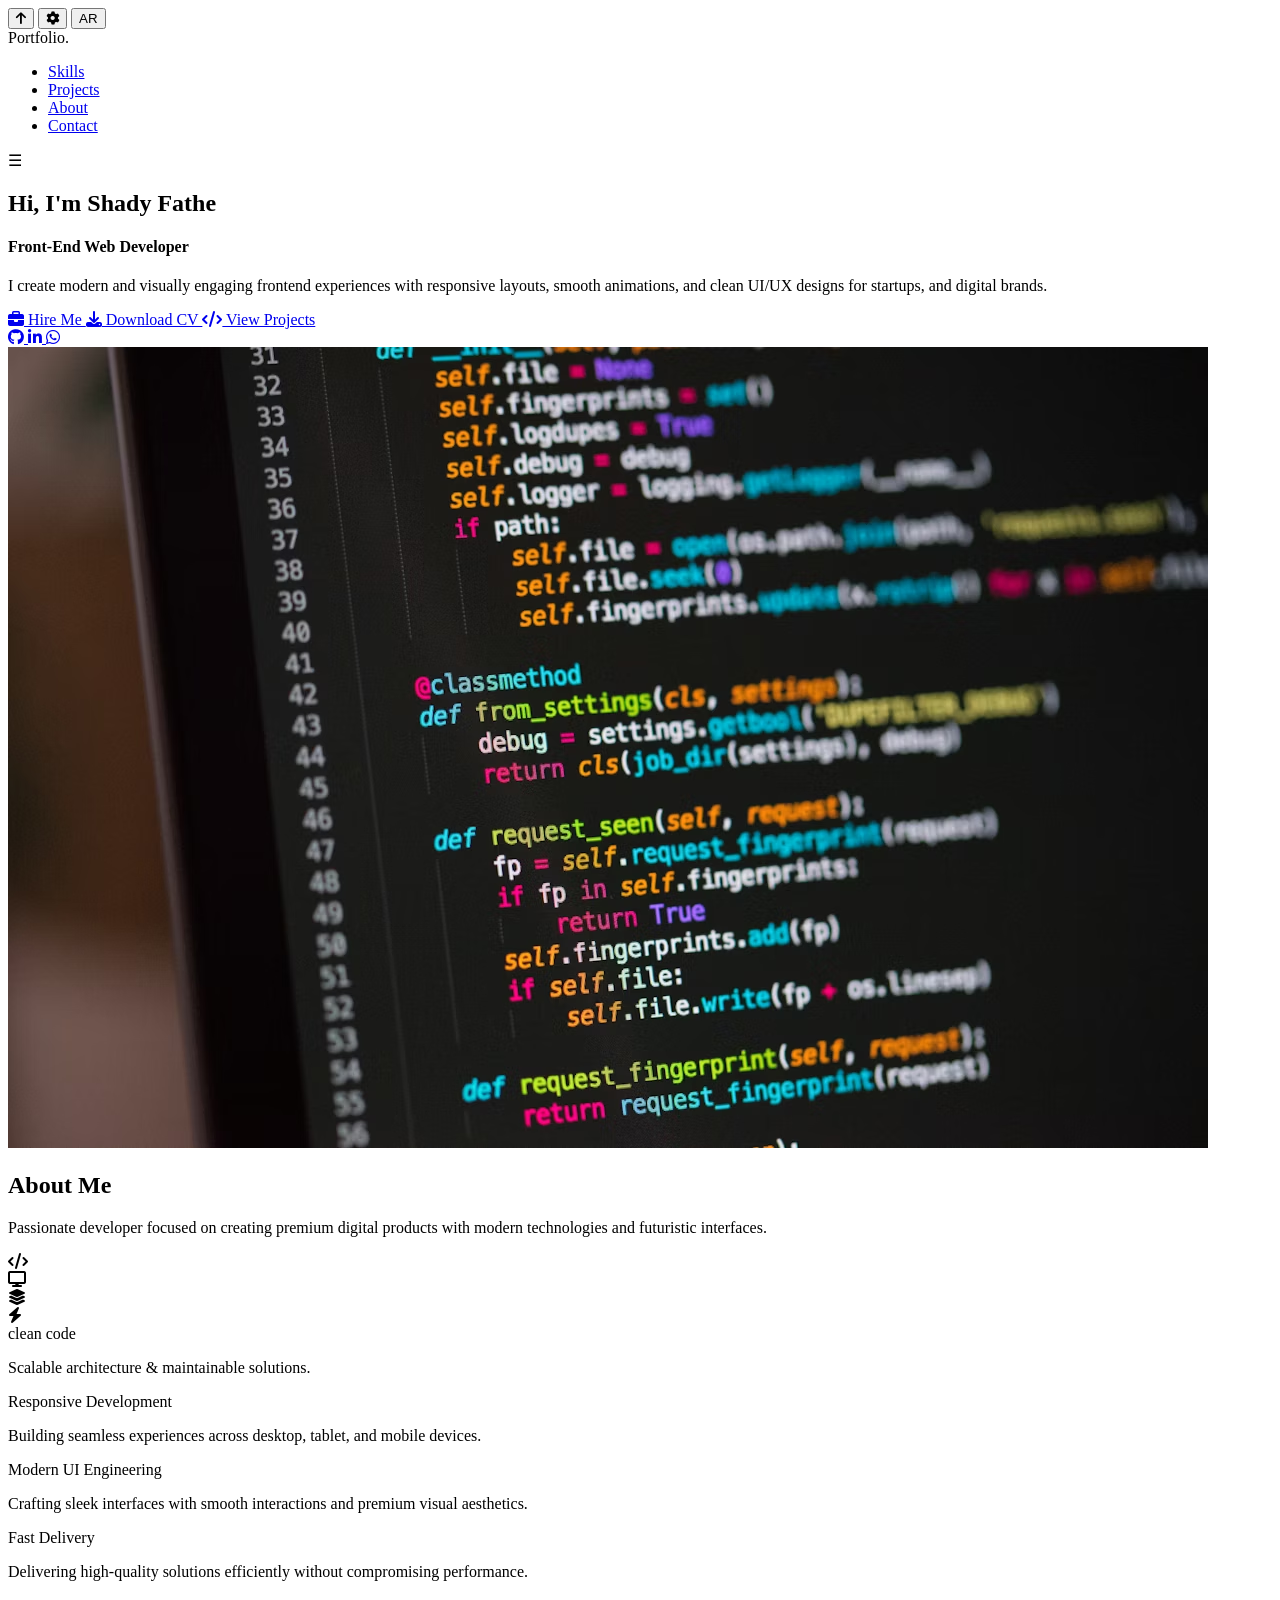
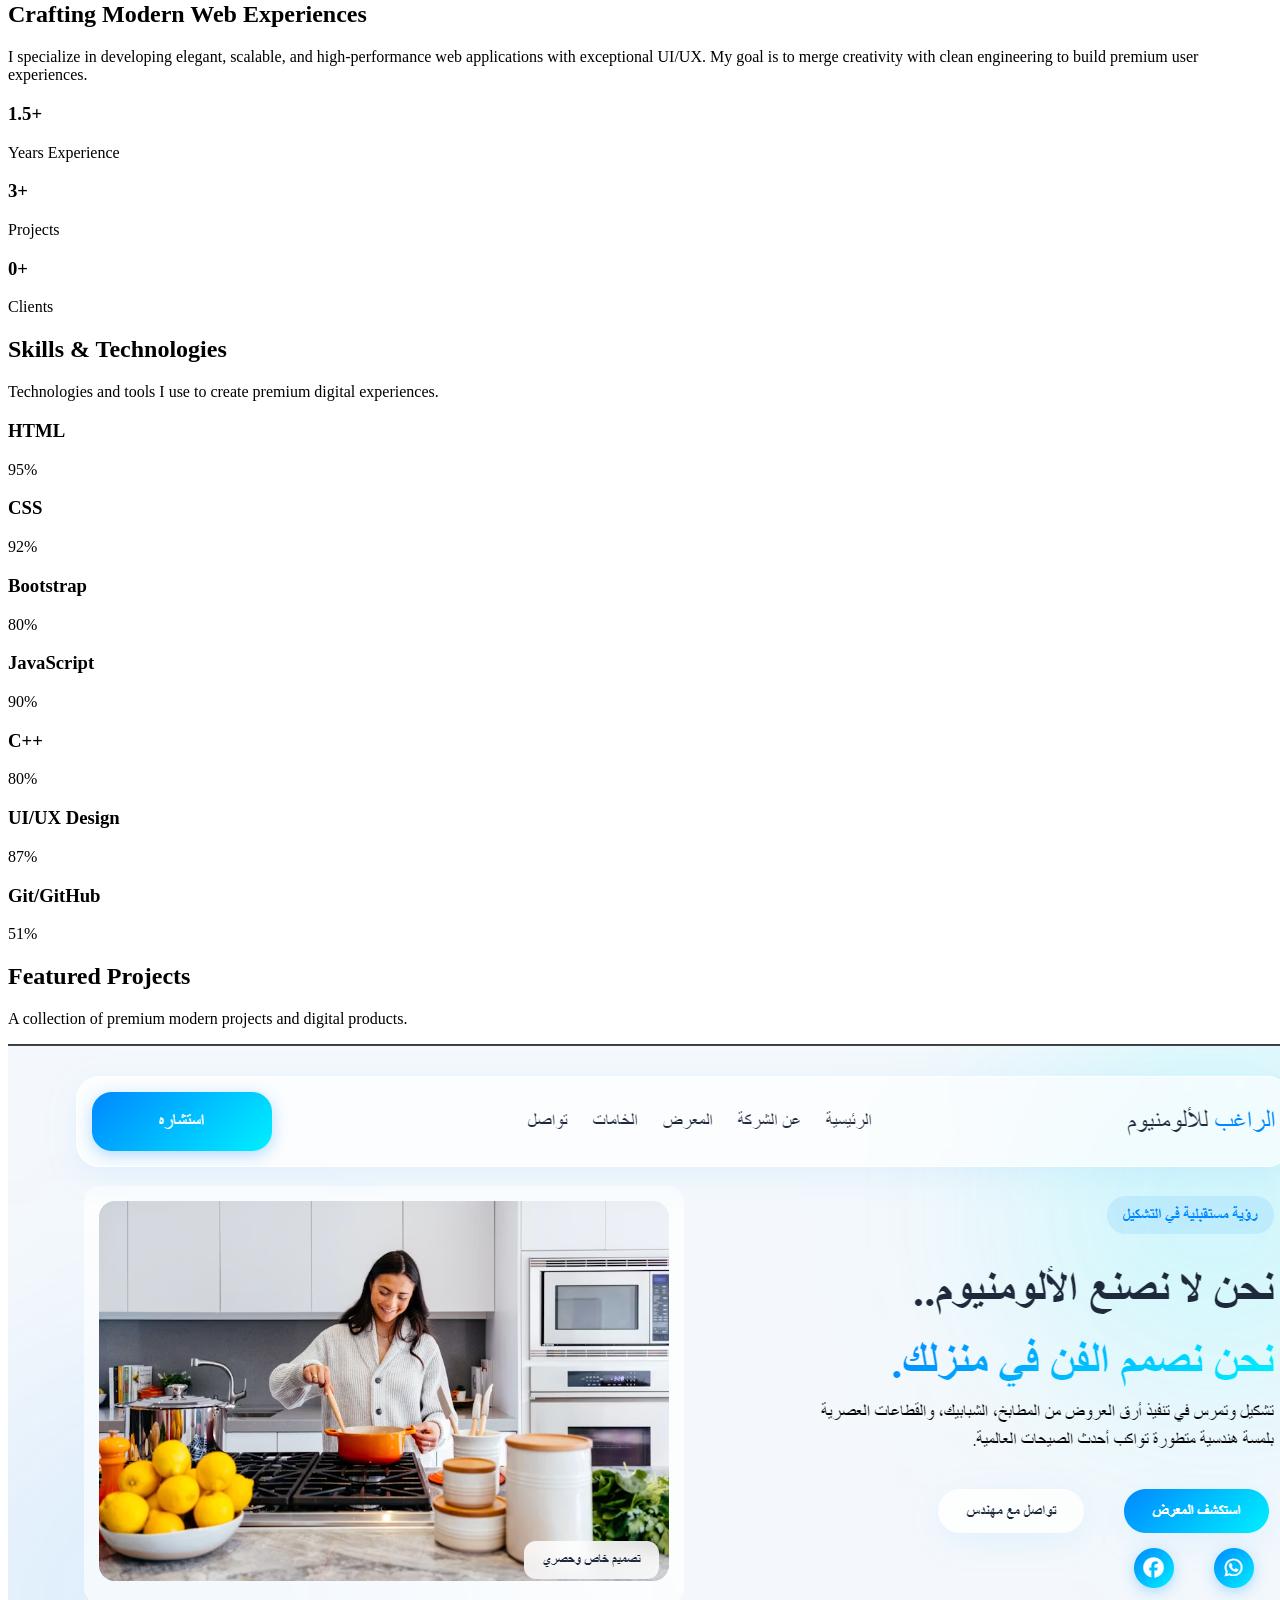
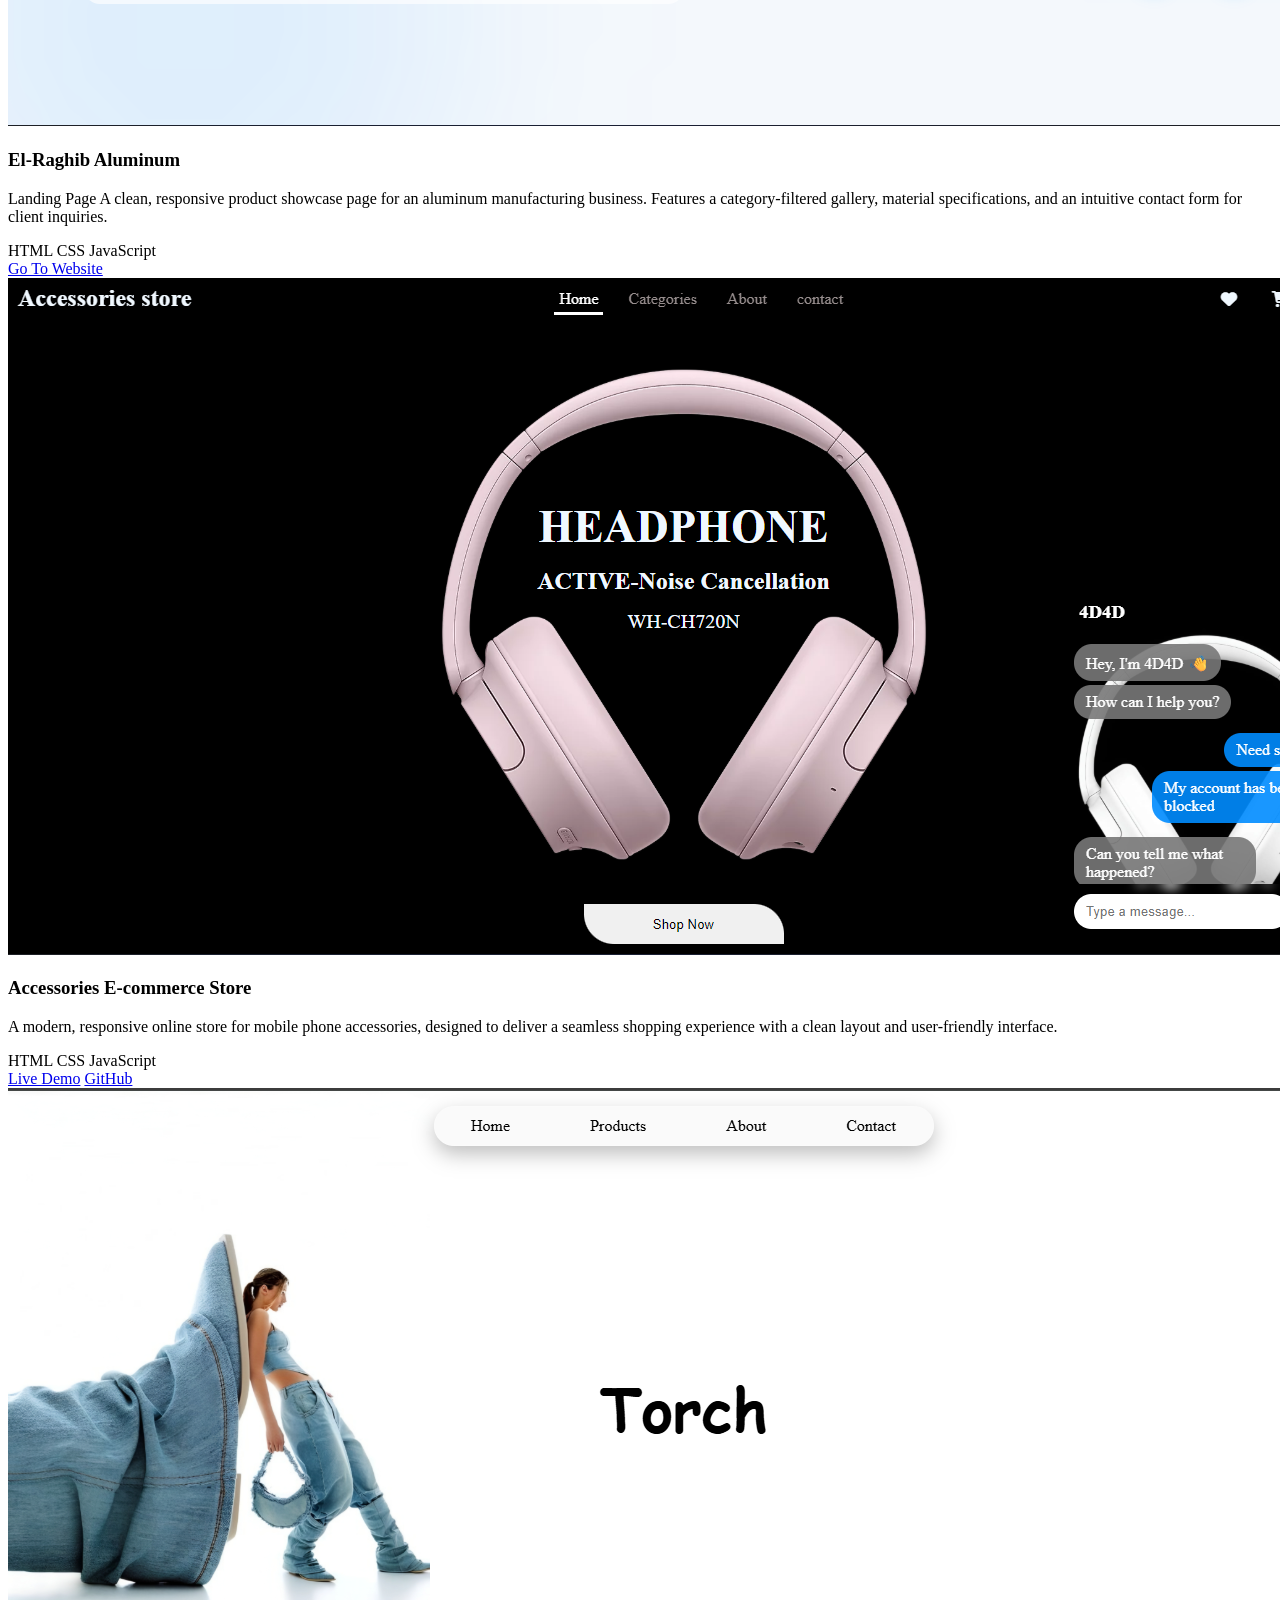
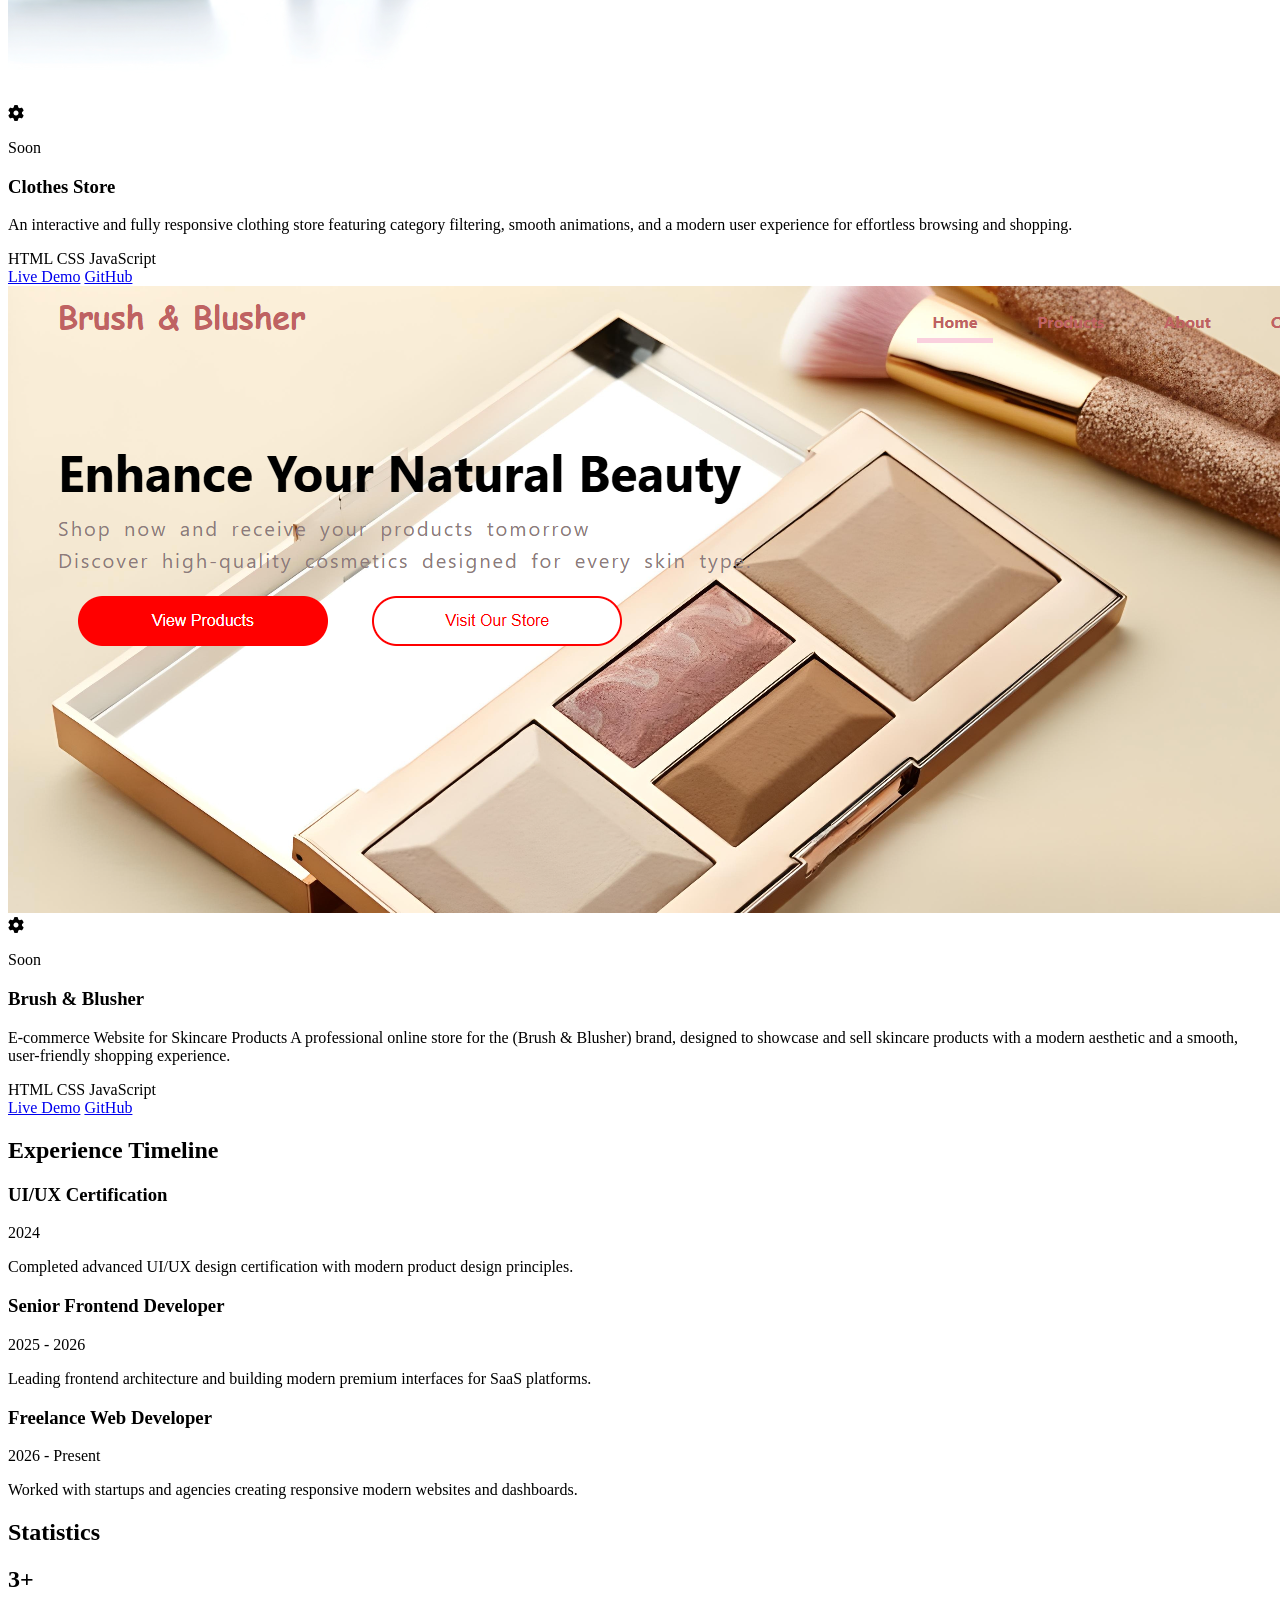
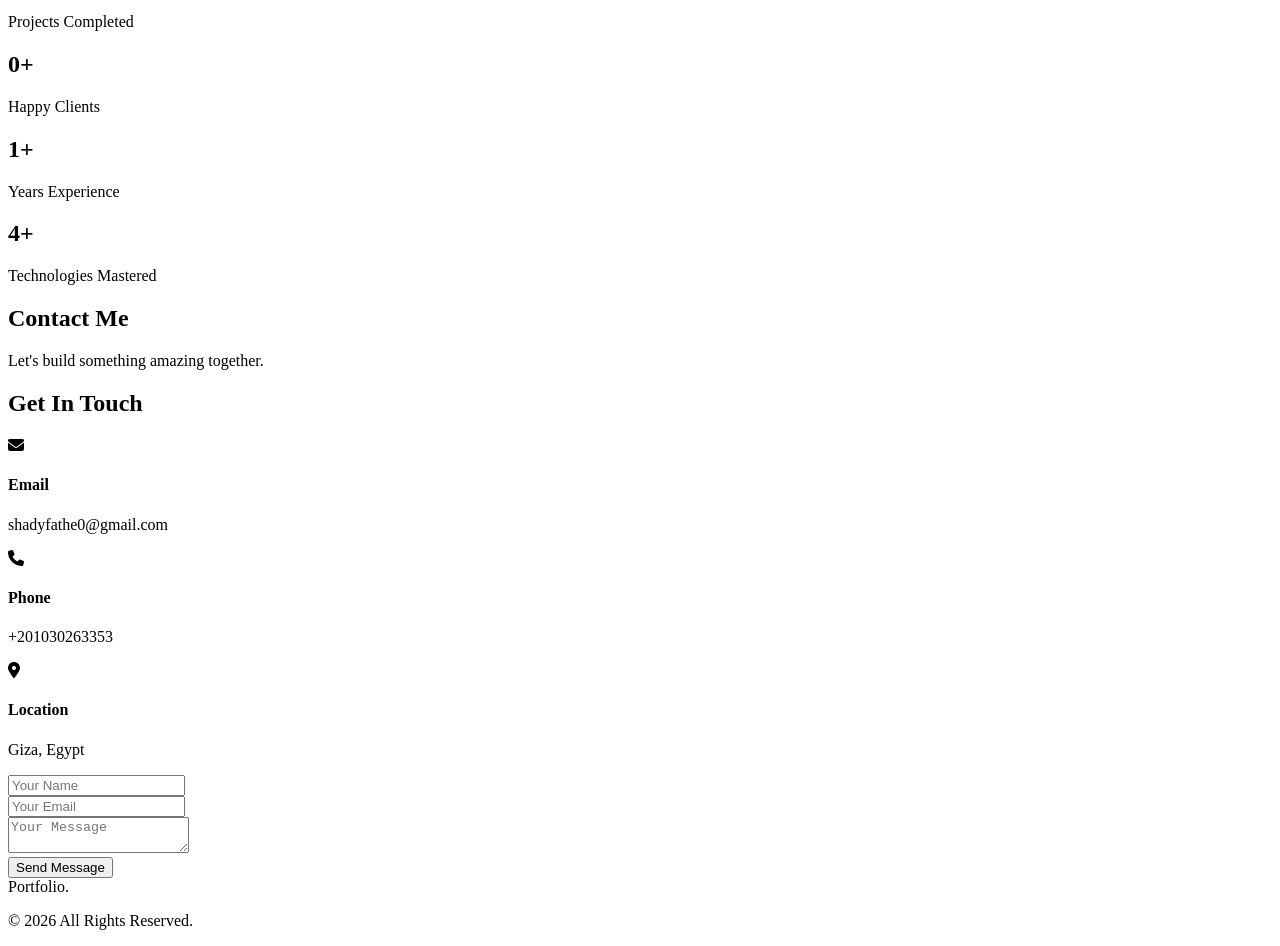
==== index.html @ 20270647 "change Description" ====
<!DOCTYPE html>
<html lang="en">
  <head>
    <meta charset="UTF-8" />
    <meta name="viewport" content="width=device-width, initial-scale=1.0" />
    <title>Shady Fathe | Front-End Web Developer</title>
    <meta name="description" content="Portfolio of Shady Fathe, Front-End Web Developer specializing in building clean, responsive, and performant web applications." />
    <!-- SEO & Social Media Sharing (Open Graph) -->
    <meta property="og:title" content="Shady Fathe | Front-End Developer" />
    <meta property="og:description" content="Check out my latest web development projects and skills." />
    <meta property="og:image" content="https://shady-fathe.vercel.app/preview-image.jpg" />
    <meta property="og:type" content="website" />
    <!-- Google Fonts Preconnect -->
    <link rel="preconnect" href="https://fonts.googleapis.com">
    <link rel="preconnect" href="https://fonts.gstatic.com" crossorigin>
    <link href="https://fonts.googleapis.com/css2?family=Inter:wght@300;400;500;600;700;800;900&display=swap" rel="stylesheet">
    <!-- Font Awesome Icons -->
    <link rel="stylesheet" href="https://cdnjs.cloudflare.com/ajax/libs/font-awesome/6.5.1/css/all.min.css" />
      <!-- Vercel Web Analytics -->
  <script defer src="/_vercel/insights/script.js"></script>
    <!-- Main CSS -->
    <link rel="stylesheet" href="https://shady-fathe.vercel.app/style.css">
  </head>
<body>
<!-- floot buttons -->
<button class="btn-up btn-floot" aria-label="Scroll to top">
  <i class="fa-solid fa-arrow-up"></i>
</button>
<button class="btn-setting btn-floot" aria-label="Settings">
  <i class="fa-solid fa-gear"></i>
</button>
<button class="btn-language btn-floot" aria-label="Change Language">AR</button>
  <!-- NAVBAR -->
  <nav>
    <div class="logo">Portfolio.</div>
    <ul>
      <li><a href="#Skills" class="header-a" aria-label="Skills">Skills</a></li>
      <li><a href="#projects" class="header-a" aria-label="Projects">Projects</a></li>
      <li><a href="#Timeline" class="header-a" aria-label="About">About</a></li>
      <li><a href="#contact" class="header-a" aria-label="Contact">Contact</a></li>
    </ul>
    <div class="menu-btn" onclick="Fbtnheader()">☰</div>
  </nav>
<main>
  <!-- section 1 -->
  <section class="se-1">

    <div class="se-1-content">

      <h1>
        Hi, I'm
        <span class="gradient-text">Shady Fathe</span>
      </h1>

      <h4>Front-End Web Developer</h4>

<p>
  I create modern and visually engaging frontend experiences
  with responsive layouts, smooth animations, and clean UI/UX
  designs for startups, and digital brands.
</p>
      <div class="se-1-buttons">
        <a href="#" class="btn btn-primary">
          <i class="fa-solid fa-briefcase"></i>
          Hire Me
        </a>

        <a href="Shady_Fathe_CV.pdf" class="btn btn-outline">
          <i class="fa-solid fa-download"></i>
          Download CV
        </a>

        <a href="#projects" class="btn btn-outline " id="btnprojects">
          <i class="fa-solid fa-code"></i>
          View Projects
        </a>
      </div>
<!-- btns socials -->
      <div class="socials">

        <a href="https://github.com/shady-fathe" target = "_blank" class="glass">
          <i class="fab fa-github"></i>
        </a>

<a href="https://www.linkedin.com/in/shady-fathe-dev" class="glass" target="_blank" rel="noopener noreferrer">
  <i class="fab fa-linkedin-in"></i>
</a>
        <a href="https://wa.me/+201030263353" class="glass">
          <i class="fab fa-whatsapp"></i>
        </a>

      </div>

    </div>

    <div class="se-1-image">

      <div class="floating one"></div>
      <div class="floating two"></div>

      <div class="se-1-card glass">
        <img src="photos/imge1.WebP"loading="lazy" alt="imge-1">
      </div>

    </div>

  </section>

  <!-- ABOUT -->

  <section class="se-2">

    <h2 class="section-title">About Me</h2>

    <p class="section-subtitle">
      Passionate developer focused on creating premium digital
      products with modern technologies and futuristic interfaces.
    </p>

    <div class="about-container">

    <div class="about-d-2">

<div class="about-d-circles">

            <div class="outcircle">
          <div class="circle"><i class="fa-solid fa-code"></i></div>
        </div>
                    <div class="outcircle">
          <div class="circle"><i class="fa-solid fa-display"></i></div>
        </div>
                    <div class="outcircle">
          <div class="circle"><i class="fa-solid fa-layer-group"></i></div>
        </div>
                    <div class="outcircle">
          <div class="circle"><i class="fa-solid fa-bolt"></i></div>
        </div>

        
</div>



<div class="about-d-2-texts">
    <div class="about-d-2-text glass">
        <span>clean code</span>
        <p>Scalable architecture & maintainable solutions.</p>
        
      
    </div>
    
        <div class="about-d-2-text glass">
                <span>Responsive Development</span>
        <p>Building seamless experiences across desktop, tablet, and mobile devices.</p>

      
    </div>

        <div class="about-d-2-text glass">

                      <span>Modern UI Engineering</span>
        <p>Crafting sleek interfaces with smooth interactions and premium visual aesthetics.</p>


    </div>

        <div class="about-d-2-text glass">
                <span>Fast Delivery</span>
        <p>Delivering high-quality solutions efficiently without compromising performance.</p>

      
    </div>



        
      </div>



</div>


      <div class="about-card glass">

        <h2>Crafting Modern Web Experiences</h2>

        <p>
          I specialize in developing elegant, scalable, and
          high-performance web applications with exceptional UI/UX.
          My goal is to merge creativity with clean engineering to
          build premium user experiences.
        </p>

        <div class="about-info">

          <div class="info-box glass">
            <h3>1.5+</h3>
            <p>Years Experience</p>
          </div>

          <div class="info-box glass">
            <h3>3+</h3>
            <p>Projects</p>
          </div>

          <div class="info-box glass">
            <h3>0+</h3>
            <p>Clients</p>
          </div>

        </div>

      </div>

    </div>

  </section>

  <!-- SKILLS -->

  <section id="Skills">

    <h2 class="section-title">Skills & Technologies</h2>

    <p class="section-subtitle">
      Technologies and tools I use to create premium digital experiences.
    </p>

    <div class="skills-grid">

      <div class="skill-card glass">
        <div class="skill-top">
          <h3>HTML</h3>
          <span>95%</span>
        </div>
        <div class="progress">
          <span style="width:95%"></span>
        </div>
      </div>

      <div class="skill-card glass">
        <div class="skill-top">
          <h3>CSS</h3>
          <span>92%</span>
        </div>
        <div class="progress">
          <span style="width:92%"></span>
        </div>
      </div>
            <div class="skill-card glass">
        <div class="skill-top">
          <h3>Bootstrap</h3>
          <span>80%</span>
        </div>
        <div class="progress">
          <span style="width:80%"></span>
        </div>
      </div>

      <div class="skill-card glass">
        <div class="skill-top">
          <h3>JavaScript</h3>
          <span>90%</span>
        </div>
        <div class="progress">
          <span style="width:90%"></span>
        </div>
      </div>

      <div class="skill-card glass">
        <div class="skill-top">
          <h3>C++</h3>
          <span>80%</span>
        </div>
        <div class="progress">
          <span style="width:80%"></span>
        </div>
      </div>


      <div class="skill-card glass">
        <div class="skill-top">
          <h3>UI/UX Design</h3>
          <span>87%</span>
        </div>
        <div class="progress">
          <span style="width:87%"></span>
        </div>
      </div>

      <div class="skill-card glass">
        <div class="skill-top">
          <h3>Git/GitHub</h3>
          <span>51%</span>
        </div>
        <div class="progress">
          <span style="width:51%"></span>
        </div>
      </div>

    </div>

  </section>

  <!-- PROJECTS -->

  <section id="projects">

    <h2 class="section-title">Featured Projects</h2>

    <p class="section-subtitle">
      A collection of premium modern projects and digital products.
    </p>

    <div class="projects-grid">


      <div class="project-card glass">
        <div class="project-image">
          <img src="photos/project-1.WebP"  loading="lazy" alt="Project 1"></div>
        <div class="project-content">
          <h3>El-Raghib Aluminum</h3>
          <p>
 Landing Page
A clean, responsive product showcase page
 for an aluminum manufacturing business. 
 Features a category-filtered gallery, material 
 specifications, and an intuitive contact form for
  client inquiries.
          </p>
          <div class="tags">
            <span class="tag">HTML</span>
            <span class="tag">CSS</span>
            <span class="tag">JavaScript</span>
          </div>
          <div class="project-buttons-Go">
            <a  href="https://elraghib.vercel.app" target="_blank" class="btn btn-primary">Go To Website</a>
          </div>
        </div>
      </div>

      <div class="project-card glass">
        <div class="project-image">
          <img src="photos/project-2.WebP"  loading="lazy" alt="Project 2"></div>
        <div class="project-content">
          <h3>Accessories E-commerce Store</h3>
          <p>
A modern, responsive online store for mobile phone accessories, 
designed to deliver a seamless shopping experience with a clean 
layout and user-friendly interface.
          </p>
          <div class="tags">
            <span class="tag">HTML</span>
            <span class="tag">CSS</span>
            <span class="tag">JavaScript</span>
          </div>
          <div class="project-buttons">
            <a href="https://shady-fathe.github.io/Accessories-store/" target="_blank" class="btn btn-primary">Live Demo</a>
            <a href="https://github.com/shady-fathe/Accessories-store" target="_blank" class="btn btn-outline">GitHub</a>
          </div>
        </div>
      </div>

      <div class="project-card glass">

        <div class="project-image">
          <img src="photos/project-3.WebP"class="blur" loading="lazy" alt="Project 3">
          <div class="working"><i class="fa-solid fa-gear loop"></i>
                 <p>Soon</p>
          </div>
         
        </div>


        <div class="project-content">

          <h3> Clothes Store</h3>

          <p>
An interactive and fully responsive clothing store
 featuring category filtering, smooth animations,
  and a modern user experience for effortless browsing 
  and shopping.
          </p>
          <div class="tags">
            <span class="tag">HTML</span>
            <span class="tag">CSS</span>
            <span class="tag">JavaScript</span>
          </div>

          <div class="project-buttons">
            <a href="soon.html" target="_blank" class="btn btn-primary">Live Demo</a>
            <a href="#" target="_blank" class="btn btn-outline">GitHub</a>
          </div>

        </div>

      </div>

      <div class="project-card glass">

        <div class="project-image">
          <img src="photos/project-4.WebP" class="blur" loading="lazy" alt="Project 4">
          <div class="working"><i class="fa-solid fa-gear loop"></i>
                 <p>Soon</p>
          </div>
                </div>

        <div class="project-content">

          <h3>Brush & Blusher</h3>

          <p>
     E-commerce Website for Skincare Products
     A professional online store for the
    (Brush & Blusher) brand, designed to showcase
    and sell skincare products with a modern aesthetic
    and a smooth, user-friendly shopping experience.
          </p>

          <div class="tags">
            <span class="tag">HTML</span>
            <span class="tag">CSS</span>
            <span class="tag">JavaScript</span>
          </div>

          <div class="project-buttons">
            <a href="soon.html" target="_blank" class="btn btn-primary">Live Demo</a>
            <a href="#" target="_blank" class="btn btn-outline">GitHub</a>
          </div>

        </div>

      </div>

    </div>

  </section>

  <!-- TIMELINE -->

  <section id="Timeline">

    <h2 class="section-title">Experience Timeline</h2>

    <div class="timeline">

      <div class="timeline-item">

        <div class="timeline-dot animate"></div>

        <div class="timeline-content glass animate">
          <h3>UI/UX Certification</h3>
          <p>2024</p>
          <p>
            Completed advanced UI/UX design certification with
            modern product design principles.
          </p>
        </div>

      </div>

      <div class="timeline-item">

        <div class="timeline-dot animate"></div>

        <div class="timeline-content glass animate">
                    <h3>Senior Frontend Developer</h3>
                    <p>2025 - 2026</p>
          <p>
            Leading frontend architecture and building modern
            premium interfaces for SaaS platforms.
          </p>
        </div>

      </div>

      <div class="timeline-item">

        <div class="timeline-dot animate"></div>

        <div class="timeline-content glass animate">
          <h3>Freelance Web Developer</h3>
          <p>2026 - Present</p>
          <p>
            Worked with startups and agencies creating responsive
            modern websites and dashboards.
          </p>

        </div>

      </div>

    </div>

  </section>


  <!-- STATS -->

  <section class="section-STATS">

    <h2 class="section-title">Statistics</h2>

    <div class="stats-grid">

      <div class="stat-card glass">
        <h2>3+</h2>
        <p>Projects Completed</p>
      </div>

      <div class="stat-card glass">
        <h2>0+</h2>
        <p>Happy Clients</p>
      </div>

      <div class="stat-card glass">
        <h2>1+</h2>
        <p>Years Experience</p>
      </div>

      <div class="stat-card glass">
        <h2>4+</h2>
        <p>Technologies Mastered</p>
      </div>

    </div>

  </section>

  <!-- CONTACT -->

  <section id="contact">

    <h2 class="section-title title-contact">Contact Me</h2>

    <p class="section-subtitle">
      Let's build something amazing together.
    </p>

    <div class="contact-container">

      <div class="contact-info glass">

        <h2>Get In Touch</h2>

        <div class="item">
          <i class="fa-solid fa-envelope"></i>
          <div class = "contact-item-text">
            <h4>Email</h4>
            <p>shadyfathe0@gmail.com</p>
          </div>
        </div>

        <div class="item">
          <i class="fa-solid fa-phone"></i>
          <div class = "contact-item-text">
            <h4>Phone</h4>
            <p>+201030263353</p>
          </div>
        </div>

        <div class="item">
          <i class="fa-solid fa-location-dot"></i>
          <div class = "contact-item-text">
            <h4>Location</h4>
            <p>Giza, Egypt</p>
          </div>
        </div>
      </div>

<form id="my-contact-form" class="contact-form glass">

  <div class="input-group">
    <input type="text" name="name" placeholder="Your Name" required>
  </div>

  <div class="input-group">
    <input type="email" name="email" placeholder="Your Email" required>
  </div>

  <div class="input-group">
    <textarea name="message" placeholder="Your Message" required></textarea>
  </div>

  <button type="submit" class="btn btn-primary">
    Send Message
  </button>

  <p id="form-status" style="margin-top: 15px; display: none;"></p>

</form>

  </section>
</main>
  <!-- FOOTER -->

  <footer>

    <div class="logo">Portfolio.</div>

    <p>
      © 2026 All Rights Reserved.
    </p>
  </footer>
  
  <script src="script.js"></script>

</body>
</html>
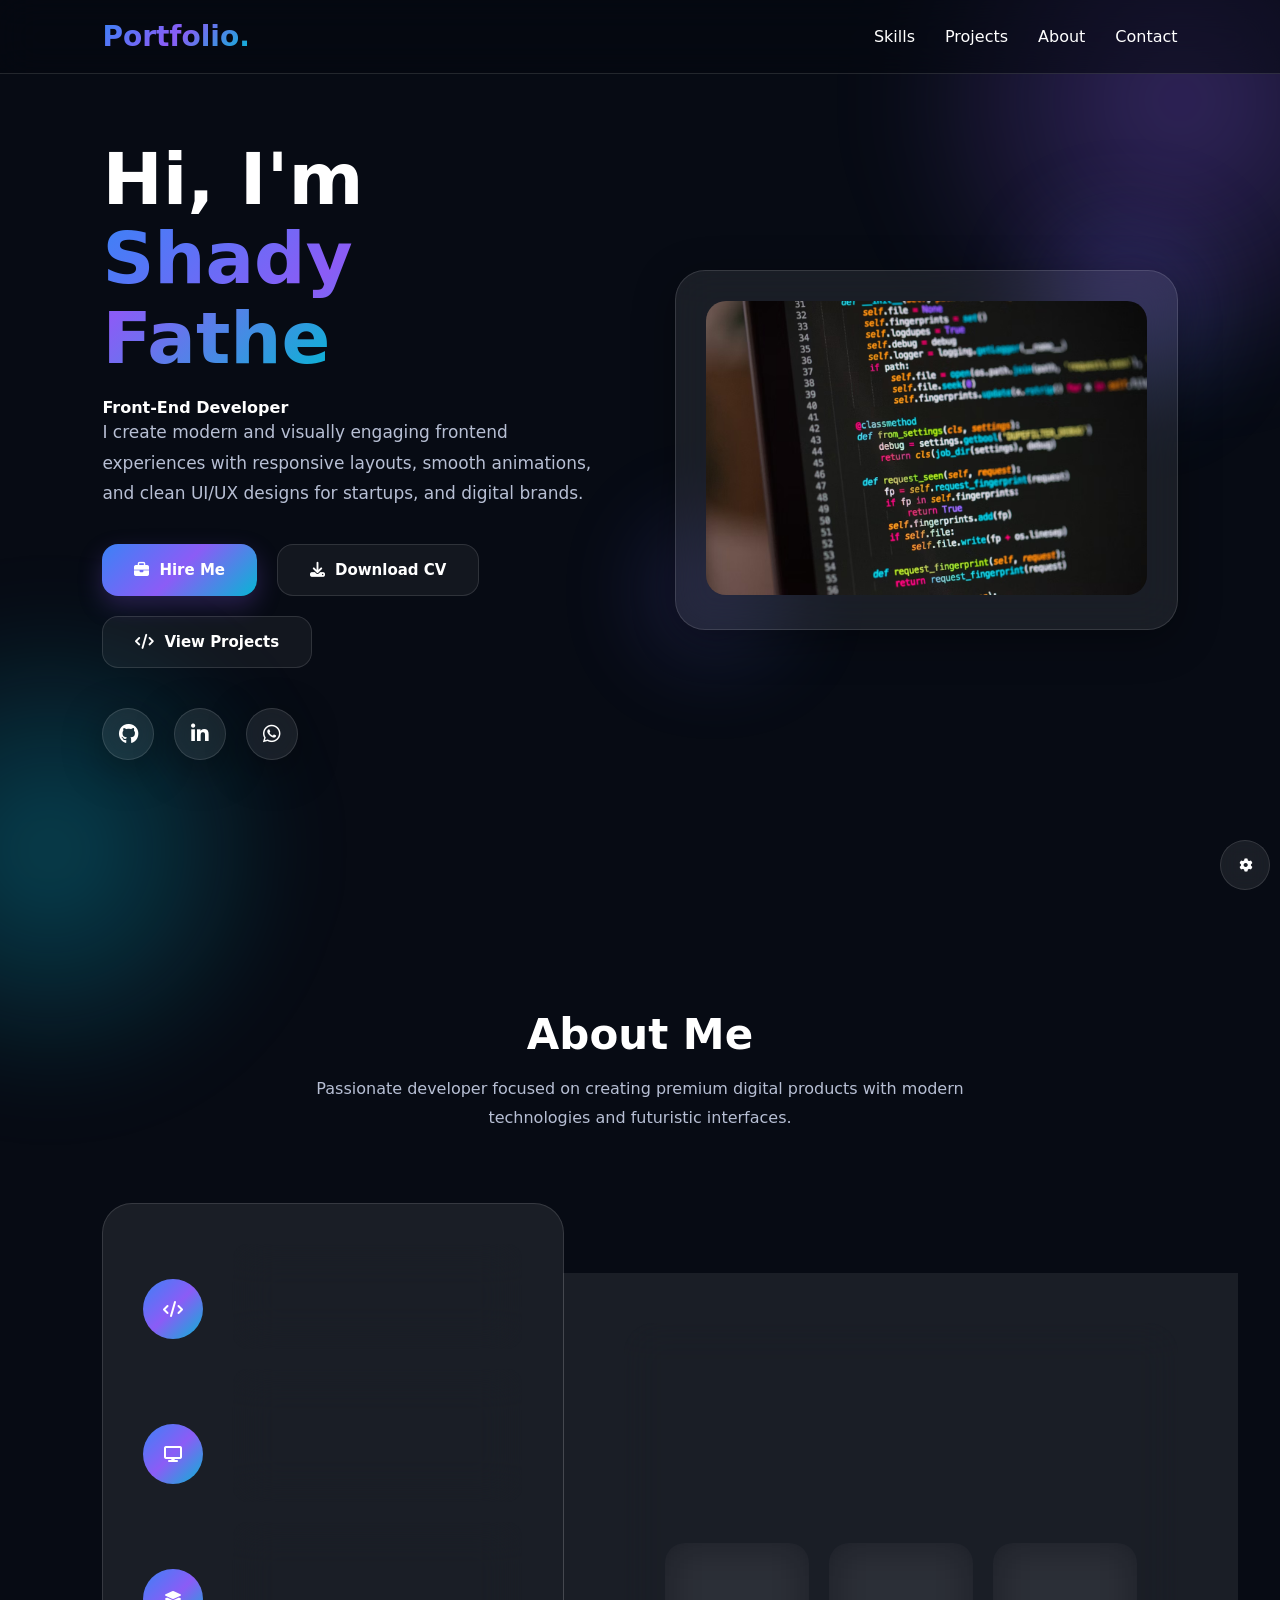
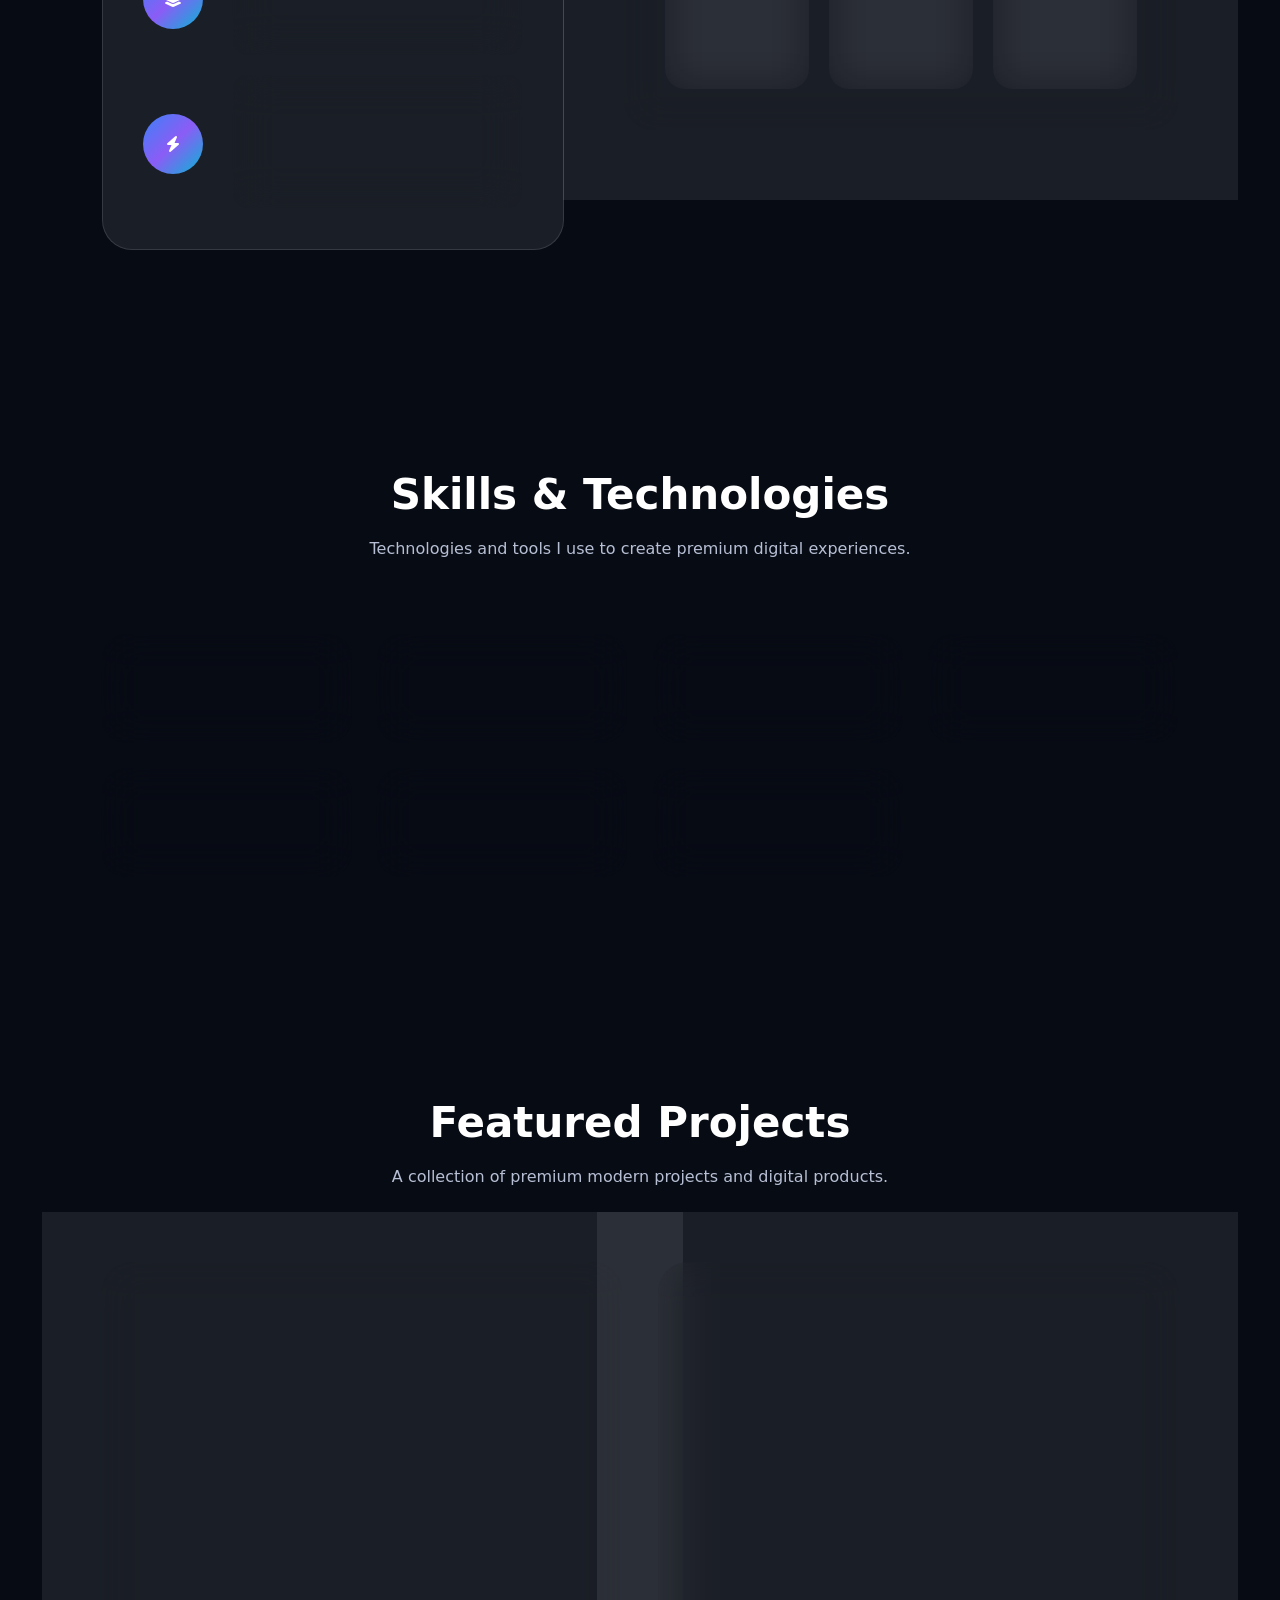
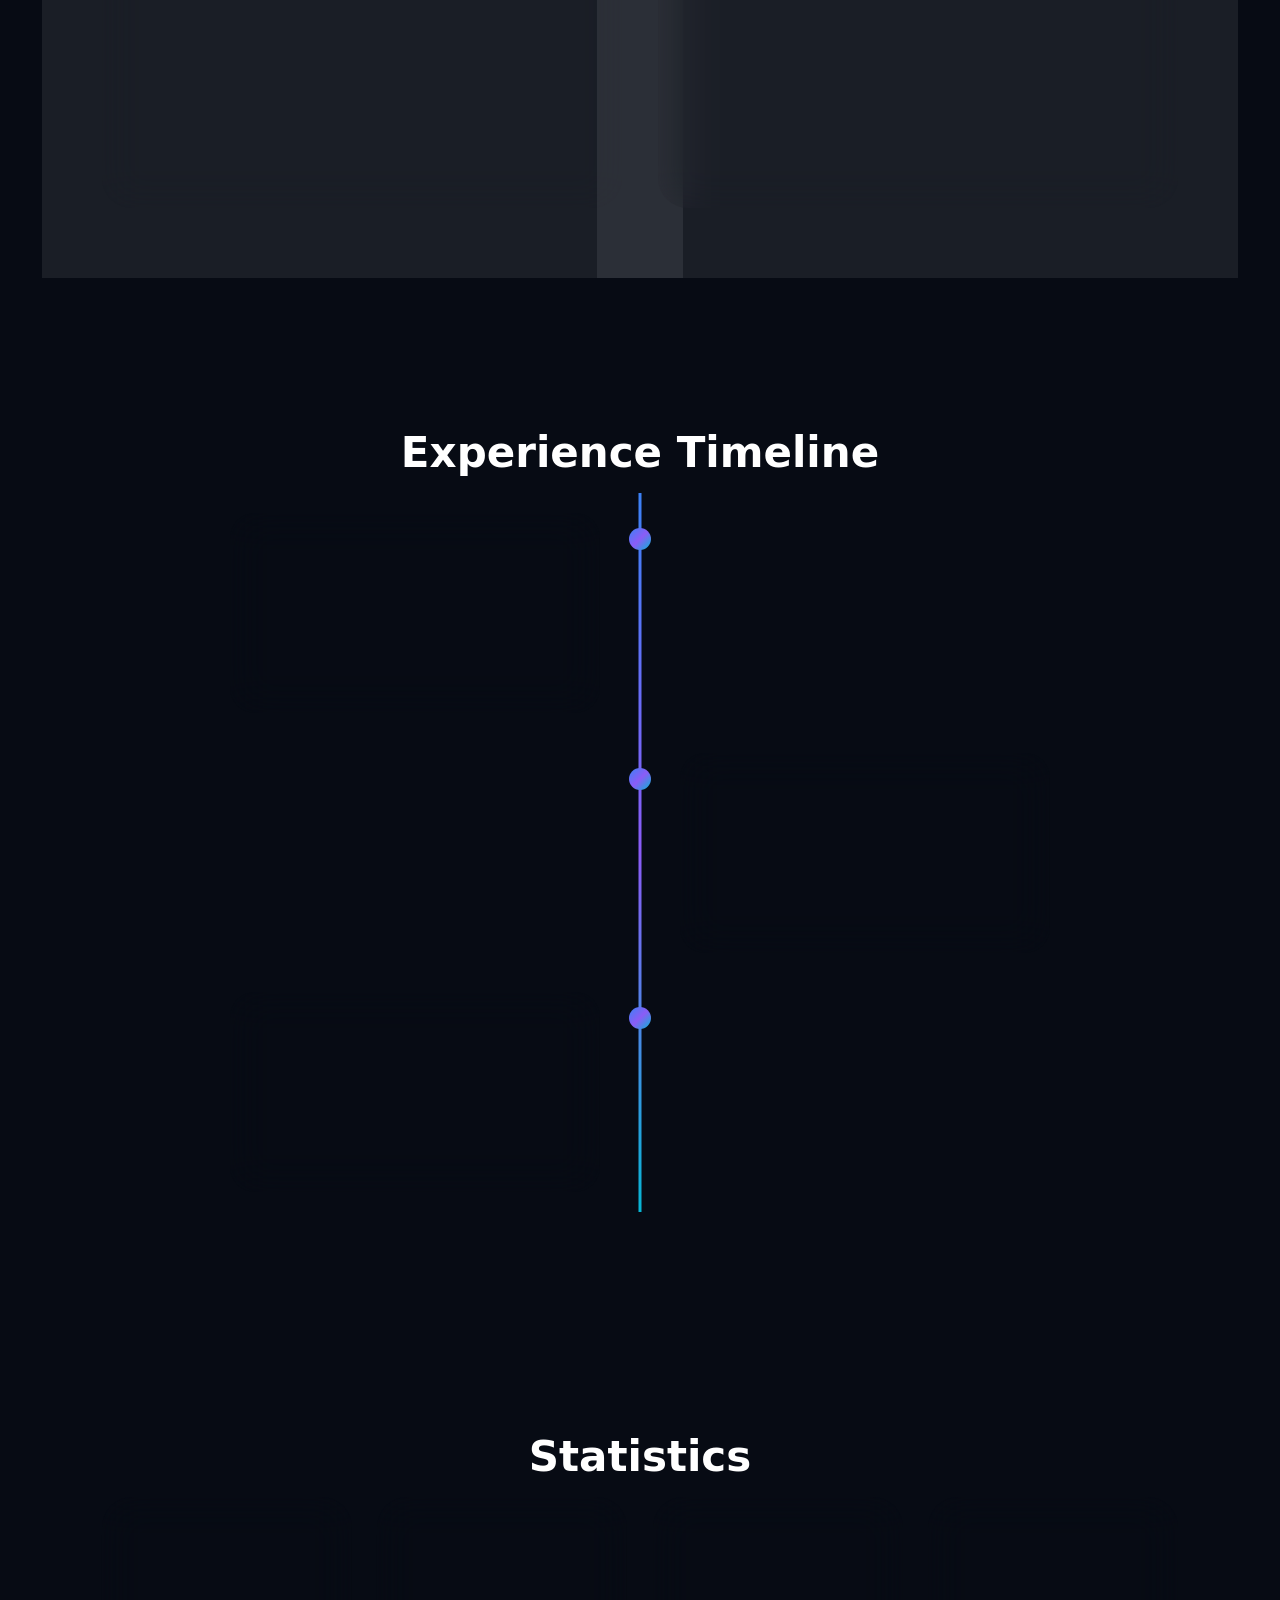
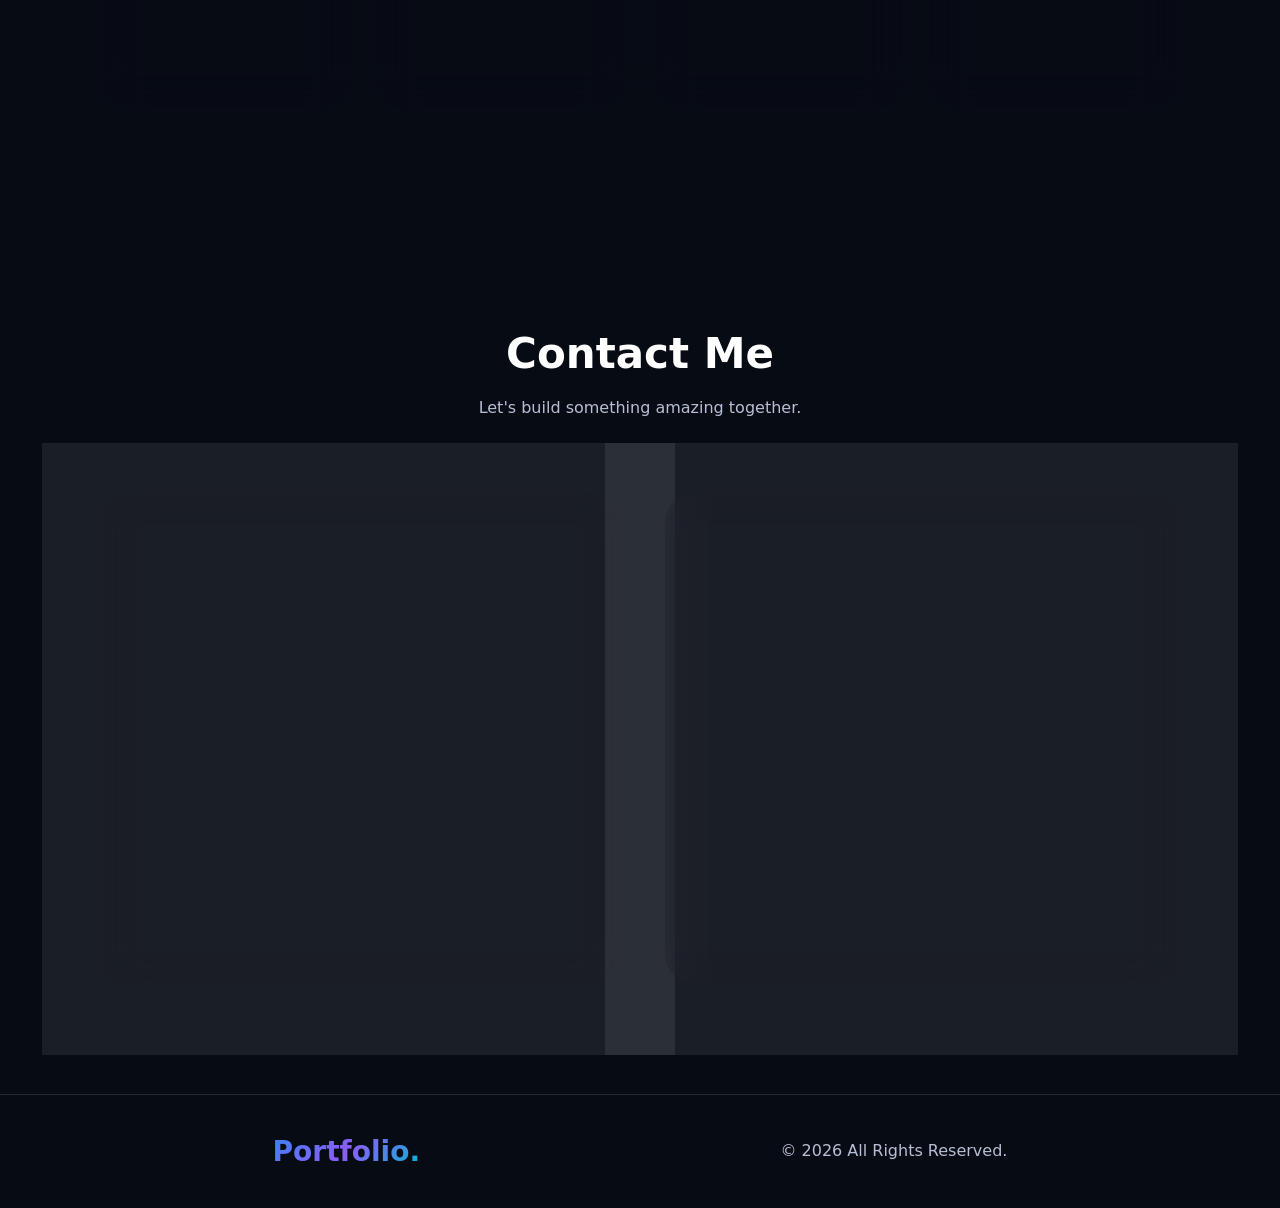
==== commit 70d97063: "update project details and remove unused files" ====
--- a/index.html
+++ b/index.html
@@ -3,12 +3,12 @@
   <head>
     <meta charset="UTF-8" />
     <meta name="viewport" content="width=device-width, initial-scale=1.0" />
-    <title>Shady Fathe | Front-End Web Developer</title>
-    <meta name="description" content="Portfolio of Shady Fathe, Front-End Web Developer specializing in building clean, responsive, and performant web applications." />
+    <title>Shady Fathe | Front-End Developer</title>
+    <meta name="description" content="Portfolio of Shady Fathe, Front-End Developer specializing in building clean, responsive, and performant web applications." />
     <!-- SEO & Social Media Sharing (Open Graph) -->
     <meta property="og:title" content="Shady Fathe | Front-End Developer" />
     <meta property="og:description" content="Check out my latest web development projects and skills." />
-    <meta property="og:image" content="https://shady-fathe.vercel.app/preview-image.jpg" />
+    <meta property="og:image" content="https://shadyfathe.com/preview-image.jpg" />
     <meta property="og:type" content="website" />
     <!-- Google Fonts Preconnect -->
     <link rel="preconnect" href="https://fonts.googleapis.com">
@@ -19,7 +19,7 @@
       <!-- Vercel Web Analytics -->
   <script defer src="/_vercel/insights/script.js"></script>
     <!-- Main CSS -->
-    <link rel="stylesheet" href="https://shady-fathe.vercel.app/style.css">
+    <link rel="stylesheet" href="./style.css">
   </head>
 <body>
 <!-- floot buttons -->
@@ -52,7 +52,7 @@
         <span class="gradient-text">Shady Fathe</span>
       </h1>
 
-      <h4>Front-End Web Developer</h4>
+      <h4>Front-End  Developer</h4>
 
 <p>
   I create modern and visually engaging frontend experiences
@@ -60,12 +60,12 @@
   designs for startups, and digital brands.
 </p>
       <div class="se-1-buttons">
-        <a href="#" class="btn btn-primary">
+        <a href="#contact" class="btn btn-primary">
           <i class="fa-solid fa-briefcase"></i>
           Hire Me
         </a>
 
-        <a href="Shady_Fathe_CV.pdf" class="btn btn-outline">
+        <a href="shady-Fathe_CV.pdf" class="btn btn-outline">
           <i class="fa-solid fa-download"></i>
           Download CV
         </a>
@@ -195,7 +195,7 @@
         <div class="about-info">
 
           <div class="info-box glass">
-            <h3>1.5+</h3>
+            <h3>2+</h3>
             <p>Years Experience</p>
           </div>
 
@@ -205,7 +205,7 @@
           </div>
 
           <div class="info-box glass">
-            <h3>0+</h3>
+            <h3>1+</h3>
             <p>Clients</p>
           </div>
 
@@ -335,7 +335,7 @@
             <span class="tag">JavaScript</span>
           </div>
           <div class="project-buttons-Go">
-            <a  href="https://elraghib.vercel.app" target="_blank" class="btn btn-primary">Go To Website</a>
+            <a  href="https://elraghib.com" target="_blank" class="btn btn-primary">Go To Website</a>
           </div>
         </div>
       </div>
@@ -361,79 +361,7 @@
           </div>
         </div>
       </div>
-
-      <div class="project-card glass">
-
-        <div class="project-image">
-          <img src="photos/project-3.WebP"class="blur" loading="lazy" alt="Project 3">
-          <div class="working"><i class="fa-solid fa-gear loop"></i>
-                 <p>Soon</p>
-          </div>
-         
-        </div>
-
-
-        <div class="project-content">
-
-          <h3> Clothes Store</h3>
-
-          <p>
-An interactive and fully responsive clothing store
- featuring category filtering, smooth animations,
-  and a modern user experience for effortless browsing 
-  and shopping.
-          </p>
-          <div class="tags">
-            <span class="tag">HTML</span>
-            <span class="tag">CSS</span>
-            <span class="tag">JavaScript</span>
-          </div>
-
-          <div class="project-buttons">
-            <a href="soon.html" target="_blank" class="btn btn-primary">Live Demo</a>
-            <a href="#" target="_blank" class="btn btn-outline">GitHub</a>
-          </div>
-
-        </div>
-
-      </div>
-
-      <div class="project-card glass">
-
-        <div class="project-image">
-          <img src="photos/project-4.WebP" class="blur" loading="lazy" alt="Project 4">
-          <div class="working"><i class="fa-solid fa-gear loop"></i>
-                 <p>Soon</p>
-          </div>
-                </div>
-
-        <div class="project-content">
-
-          <h3>Brush & Blusher</h3>
-
-          <p>
-     E-commerce Website for Skincare Products
-     A professional online store for the
-    (Brush & Blusher) brand, designed to showcase
-    and sell skincare products with a modern aesthetic
-    and a smooth, user-friendly shopping experience.
-          </p>
-
-          <div class="tags">
-            <span class="tag">HTML</span>
-            <span class="tag">CSS</span>
-            <span class="tag">JavaScript</span>
-          </div>
-
-          <div class="project-buttons">
-            <a href="soon.html" target="_blank" class="btn btn-primary">Live Demo</a>
-            <a href="#" target="_blank" class="btn btn-outline">GitHub</a>
-          </div>
-
-        </div>
-
-      </div>
-
+      
     </div>
 
   </section>
@@ -451,12 +379,13 @@
         <div class="timeline-dot animate"></div>
 
         <div class="timeline-content glass animate">
-          <h3>UI/UX Certification</h3>
+          <h3>UI/UX Design</h3>
           <p>2024</p>
           <p>
-            Completed advanced UI/UX design certification with
-            modern product design principles.
-          </p>
+Applying modern product 
+design principles, creating wireframes,
+ and focusing on usability and accessibility.      
+    </p>
         </div>
 
       </div>
@@ -511,12 +440,12 @@
       </div>
 
       <div class="stat-card glass">
-        <h2>0+</h2>
+        <h2>1+</h2>
         <p>Happy Clients</p>
       </div>
 
       <div class="stat-card glass">
-        <h2>1+</h2>
+        <h2>2+</h2>
         <p>Years Experience</p>
       </div>
 
--- a/style.css
+++ b/style.css
@@ -0,0 +1,879 @@
+* {
+  margin: 0;
+  padding: 0;
+  box-sizing: border-box;
+  scroll-behavior: smooth;
+}
+
+/* ==========================================================================
+   1. Root Variables (التحكم الكامل في السيمز)
+   ========================================================================== */
+:root {
+  /* Fonts */
+  --font-en: system-ui, -apple-system, sans-serif;
+
+  /* Themes Colors - Dark (الأساسي) */
+  --bg: #070b14;
+  --bg2: #0d1324;
+  --nav-bg: rgba(5, 8, 16, 0.55);
+  --glass: rgba(255, 255, 255, 0.08);
+  --border: rgba(255, 255, 255, 0.12);
+  
+  --text: #ffffff;
+  --text-pure: #ffffff;
+  --muted: #b7bfd4;
+  --nav-link: #ffffff;
+  
+  /* Accents */
+  --blue: #3b82f6;
+  --cyan: #06b6d4;
+  --purple: #8b5cf6;
+  --accent-glow-1: rgba(139, 92, 246, 0.33); /* #8b5cf655 */
+  --accent-glow-2: rgba(6, 182, 212, 0.33); /* #06b6d455 */
+  
+  /* Interactive Elements */
+  --btn-outline-bg: rgba(255, 255, 255, 0.05);
+  --btn-outline-hover: rgba(255, 255, 255, 0.12);
+  --input-bg: rgba(255, 255, 255, 0.06);
+  --loop-icon: rgb(133, 133, 133);
+
+  --gradient: linear-gradient(135deg, #3b82f6, #8b5cf6, #06b6d4);
+  --shadow: 0 10px 40px rgba(0, 0, 0, 0.35);
+}
+
+/* Light Theme Variables */
+
+
+/* ==========================================================================
+   2. Global Styles & Animations
+   ========================================================================== */
+body {
+  font-family: var(--font-en);
+  background: var(--bg);
+  color: var(--text);
+  overflow-x: hidden;
+  transition: background 0.4s ease, color 0.4s ease;
+}
+
+.animate {
+  opacity: 0;
+  transform: translateY(50px);
+  transition: all 0.6s ease-out;
+}
+
+.animate.visible {
+  opacity: 1;
+  transform: translateY(0);
+}
+
+/* Glowing Backgrounds */
+body::before {
+  content: "";
+  position: fixed;
+  width: 600px;
+  height: 600px;
+  background: radial-gradient(circle, var(--accent-glow-1), transparent 70%);
+  top: -200px;
+  right: -200px;
+  z-index: -1;
+  filter: blur(40px);
+  transition: background 0.4s ease;
+}
+
+body::after {
+  content: "";
+  position: fixed;
+  width: 500px;
+  height: 500px;
+  background: radial-gradient(circle, var(--accent-glow-2), transparent 70%);
+  bottom: -200px;
+  left: -200px;
+  z-index: -1;
+  filter: blur(40px);
+  transition: background 0.4s ease;
+}
+
+/* Float Buttons */
+.btn-floot {
+  width: 50px;
+  height: 50px;
+  border-radius: 50%;
+  border: none;
+  background: var(--glass);
+  color: var(--text);
+  position: fixed;
+  z-index: 999;
+  transition: 0.5s ease-in-out;
+  opacity: 1;
+  backdrop-filter: blur(10px);
+  -webkit-backdrop-filter: blur(10px);
+  border: 1px solid var(--border);
+  cursor: pointer;
+}
+
+.btn-up {
+  bottom: 10px;
+  right: 10px;
+  opacity: 0;
+  pointer-events: none;
+}
+
+.btn-setting {
+  bottom: 10px;
+  right: 10px;
+}
+
+.btn-language {
+  bottom: 65px;
+  right: 10px;
+  opacity: 0;
+  pointer-events: none;
+}
+
+
+/* Sections Structure */
+section {
+  padding: 110px 8%;
+  position: relative;
+}
+
+h1, h2, h3, h4 {
+  line-height: 1.2;
+}
+
+p {
+  color: var(--muted);
+  line-height: 1.8;
+  transition: color 0.4s ease;
+}
+
+.section-title {
+  font-size: 42px;
+  font-weight: 800;
+  margin-bottom: 15px;
+  text-align: center;
+}
+
+.section-subtitle {
+  text-align: center;
+  max-width: 700px;
+  margin: auto;
+  margin-bottom: 70px;
+}
+
+.glass {
+  background: var(--glass);
+  border: 1px solid var(--border);
+  backdrop-filter: blur(20px);
+  -webkit-backdrop-filter: blur(20px);
+  box-shadow: var(--shadow);
+  transition: background 0.4s ease, border 0.4s ease, box-shadow 0.4s ease;
+}
+
+/* ==========================================================================
+   3. Navigation Bar
+   ========================================================================== */
+nav {
+  position: fixed;
+  width: 100%;
+  top: 0;
+  left: 0;
+  z-index: 999;
+  padding: 20px 8%;
+  display: flex;
+  justify-content: space-between;
+  align-items: center;
+  background: var(--nav-bg);
+  backdrop-filter: blur(18px);
+  -webkit-backdrop-filter: blur(18px);
+  border-bottom: 1px solid var(--border);
+  transition: background 0.4s ease, border 0.4s ease;
+}
+.navactive{
+  opacity: 1;
+  pointer-events: auto;
+}
+
+.logo {
+  font-size: 28px;
+  font-weight: 800;
+  background: var(--gradient);
+  -webkit-background-clip: text;
+  color: transparent;
+  background-clip: text;
+}
+
+nav ul {
+  display: flex;
+  gap: 30px;
+  list-style: none;
+}
+
+nav ul li a {
+  text-decoration: none;
+  color: var(--nav-link);
+  font-weight: 500;
+  transition: 0.3s;
+}
+
+nav ul li a:hover {
+  color: var(--purple);
+}
+.menu-btn{
+  font-size: 25px;
+display: none;
+}
+/* ==========================================================================
+   4. Hero Section (Section 1)
+   ========================================================================== */
+.se-1 {
+  min-height: 100vh;
+  display: flex;
+  align-items: center;
+  justify-content: space-between;
+  gap: 70px;
+}
+
+.se-1-content {
+  flex: 1;
+}
+
+.se-1-content h1 {
+  font-size: 72px;
+  font-weight: 900;
+  margin-bottom: 20px;
+  line-height: 1.1;
+}
+
+.gradient-text {
+  background: var(--gradient);
+  -webkit-background-clip: text;
+  color: transparent;
+  background-clip: text;
+}
+
+.se-1-content h3 {
+  font-size: 26px;
+  color: var(--blue); /* تم ربطها بالمتغير للحفاظ على التناسق وتجنب اللون الثابت */
+  margin-bottom: 25px;
+  font-weight: 600;
+  transition: color 0.4s ease;
+}
+
+.se-1-content p {
+  max-width: 650px;
+  margin-bottom: 35px;
+  font-size: 17px;
+}
+
+.se-1-buttons {
+  display: flex;
+  gap: 20px;
+  flex-wrap: wrap;
+  margin-bottom: 40px;
+}
+
+/* Buttons System */
+.btn {
+  padding: 16px 32px;
+  border-radius: 16px;
+  border: none;
+  cursor: pointer;
+  font-weight: 700;
+  font-size: 15px;
+  transition: 0.4s;
+  text-decoration: none;
+  display: inline-flex;
+  align-items: center;
+  gap: 10px;
+}
+
+.btn-primary {
+  background: var(--gradient);
+  color: var(--text-pure);
+  box-shadow: 0 10px 25px rgba(139, 92, 246, 0.25);
+}
+
+.btn-primary:hover {
+  transform: translateY(-4px);
+}
+
+.btn-outline {
+  background: var(--btn-outline-bg);
+  color: var(--text);
+  border: 1px solid var(--border);
+}
+
+.btn-outline:hover {
+  background: var(--btn-outline-hover);
+}
+
+/* Social Icons */
+.socials {
+  display: flex;
+  gap: 20px;
+}
+
+.socials a {
+  width: 52px;
+  height: 52px;
+  border-radius: 50%;
+  display: flex;
+  justify-content: center;
+  align-items: center;
+  text-decoration: none;
+  color: var(--text);
+  background: var(--glass);
+  border: 1px solid var(--border);
+  font-size: 20px;
+  transition: 0.4s;
+}
+
+.socials a:hover {
+  transform: translateY(-5px);
+  background: var(--gradient);
+  color: var(--text-pure);
+  border-color: transparent;
+}
+
+.se-1-image {
+  flex: 1;
+  position: relative;
+}
+
+.se-1-card {
+  padding: 30px;
+  border-radius: 30px;
+  overflow: hidden;
+  position: relative;
+}
+
+.se-1-card img {
+  width: 100%;
+  border-radius: 20px;
+  object-fit: cover;
+}
+
+/* Floating Decorative Elements */
+.floating {
+  position: absolute;
+  border-radius: 50%;
+  background: var(--gradient);
+  filter: blur(50px);
+  opacity: 0.25;
+  animation: float 6s infinite ease-in-out;
+}
+
+.floating.one {
+  width: 160px;
+  height: 160px;
+  top: -40px;
+  right: -30px;
+}
+
+.floating.two {
+  width: 120px;
+  height: 120px;
+  bottom: -20px;
+  left: -20px;
+  animation-delay: 2s;
+}
+
+@keyframes float {
+  0% { transform: translateY(0px); }
+  50% { transform: translateY(-20px); }
+  100% { transform: translateY(0px); }
+}
+
+/* ==========================================================================
+   5. About Me Section
+   ========================================================================== */
+.about-container {
+  display: grid;
+  grid-template-columns: 1fr 1.2fr;
+  gap: 60px;
+  align-items: center;
+}
+
+.about-card {
+  padding: 40px;
+  border-radius: 30px;
+}
+
+.about-d-2 {
+  width: 100%;
+  height: auto;
+  display: flex;
+  background: var(--glass);
+  border: 1px solid var(--border);
+  border-radius: 30px;
+  padding: 40px;
+  gap: 30px;
+}
+
+.about-d-circles {
+  width: 60px;
+  height: auto;
+  display: flex;
+  flex-direction: column;
+  justify-content: space-around;
+  gap: 15px;
+}
+
+.outcircle {
+  width: 60px;
+  height: 60px;
+  border-radius: 50%;
+  background: var(--gradient);
+  display: flex;
+  justify-content: center;
+  align-items: center;
+  color: var(--text-pure);
+}
+
+.circle {
+  width: 50px;
+  height: 50px;
+  border-radius: 50%;
+  display: contents;
+}
+
+.about-d-2-texts {
+  width: 80%;
+  height: 100%;
+  display: flex;
+  flex-direction: column;
+  gap: 20px;
+}
+
+.about-d-2-text {
+  border-radius: 15px;
+  padding: 13px;
+  background: var(--btn-outline-bg);
+  border: 1px solid var(--border);
+}
+
+.about-d-2-text span {
+  background: var(--gradient);
+  -webkit-background-clip: text;
+  -webkit-text-fill-color: transparent;
+  background-clip: text;
+}
+
+/* Experience Box Setup */
+.about-info {
+  display: grid;
+  grid-template-columns: repeat(3, 1fr);
+  gap: 20px;
+  margin-top: 35px;
+}
+
+.info-box {
+  padding: 20px;
+  border-radius: 20px;
+  text-align: center;
+  background: var(--btn-outline-bg);
+  border: 1px solid var(--border);
+}
+
+.info-box h3 {
+  font-size: 30px;
+  margin-bottom: 10px;
+  background: var(--gradient);
+  -webkit-background-clip: text;
+  -webkit-text-fill-color: transparent;
+  background-clip: text;
+}
+
+/* ==========================================================================
+   6. Skills Section
+   ========================================================================== */
+.skills-grid {
+  display: grid;
+  grid-template-columns: repeat(auto-fit, minmax(250px, 1fr));
+  gap: 25px;
+}
+
+.skill-card {
+  padding: 30px;
+  border-radius: 25px;
+  transition: 0.4s;
+}
+
+.skill-card:hover {
+  transform: translateY(-8px);
+}
+
+.skill-top {
+  display: flex;
+  justify-content: space-between;
+  margin-bottom: 15px;
+}
+
+.progress {
+  width: 100%;
+  height: 10px;
+  background: var(--btn-outline-hover);
+  border-radius: 50px;
+  overflow: hidden;
+}
+
+.progress span {
+  display: block;
+  height: 100%;
+  background: var(--gradient);
+  border-radius: 50px;
+}
+
+/* ==========================================================================
+   7. Featured Projects Section
+   ========================================================================== */
+.projects-grid {
+  display: grid;
+  grid-template-columns: repeat(auto-fit, minmax(340px, 1fr));
+  gap: 35px;
+}
+
+.project-card {
+  border-radius: 30px;
+  overflow: hidden;
+  transition: 0.4s;
+  position: relative;
+}
+
+.project-card:hover {
+  transform: translateY(-10px);
+}
+
+.working {
+  width: 100%;
+  height: 220px;
+  display: flex;
+  justify-content: center;
+  flex-direction: column;
+  align-items: center;
+  position: absolute;
+  top: 0;
+  z-index: 2;
+}
+
+.working p {
+  font-size: 25px;
+  color: var(--text-pure); /* لضمان وضوحه فوق البلور */
+  font-weight: 700;
+}
+
+.loop {
+  animation: loop infinite 3.5s ease;
+  color: var(--loop-icon);
+  font-size: 65px;
+  margin: 15px;
+  transition: color 0.4s ease;
+}
+
+@keyframes loop {
+  0%   { transform: rotate(0deg); }
+  25%  { transform: rotate(90deg); }
+  50%  { transform: rotate(180deg); }
+  75%  { transform: rotate(270deg); }
+  100% { transform: rotate(360deg); }
+}
+
+.project-image {
+  height: 220px;
+  overflow: hidden;
+}
+
+.project-image img {
+  width: 100%;
+  height: 100%;
+  object-fit: cover;
+}
+
+.blur {
+  filter: blur(15px);
+}
+
+.project-content {
+  padding: 30px;
+}
+.tags {
+  display: flex;
+  gap: 10px;
+  flex-wrap: wrap;
+  margin: 18px 0 25px;
+}
+
+.tag {
+  padding: 8px 14px;
+  border-radius: 50px;
+  background: var(--btn-outline-hover);
+  font-size: 13px;
+}
+
+.project-buttons {
+  display: flex;
+  gap: 15px;
+
+}
+.project-buttons-Go{
+text-align: center;
+}
+/* ==========================================================================
+   8. Timeline Section
+   ========================================================================== */
+.timeline {
+  position: relative;
+  max-width: 900px;
+  margin: auto;
+}
+
+.timeline::before {
+  content: "";
+  position: absolute;
+  left: 50%;
+  transform: translateX(-50%);
+  width: 3px;
+  height: 100%;
+  background: var(--gradient);
+}
+
+.timeline-item {
+  width: 50%;
+  padding: 20px 40px;
+  position: relative;
+}
+
+.timeline-item:nth-child(odd) {
+  left: 0;
+  text-align: right;
+}
+
+.timeline-item:nth-child(even) {
+  left: 50%;
+}
+
+.timeline-content {
+  padding: 30px;
+  border-radius: 25px;
+}
+
+.timeline-dot {
+  width: 22px;
+  height: 22px;
+  background: var(--gradient);
+  border-radius: 50%;
+  position: absolute;
+  top: 35px;
+  right: -11px;
+}
+
+.timeline-item:nth-child(even) .timeline-dot {
+  left: -11px;
+}
+
+/* ==========================================================================
+   9. Statistics Section
+   ========================================================================== */
+.stats-grid {
+  display: grid;
+  grid-template-columns: repeat(auto-fit, minmax(220px, 1fr));
+  gap: 25px;
+}
+
+.stat-card {
+  padding: 40px;
+  border-radius: 30px;
+  text-align: center;
+}
+
+.stat-card h2 {
+  font-size: 50px;
+  margin-bottom: 12px;
+  background: var(--gradient);
+  -webkit-background-clip: text;
+  color: transparent;
+  background-clip: text;
+}
+
+/* ==========================================================================
+   10. Contact Section
+   ========================================================================== */
+.contact-container {
+  display: grid;
+  grid-template-columns: 1fr 1fr ;
+  gap: 50px;
+}
+
+.contact-info {
+  padding: 40px;
+  border-radius: 30px;
+}
+
+.contact-info .item {
+  display: flex;
+  align-items: center;
+  gap: 15px;
+  margin: 25px 0;
+}
+
+.contact-info i {
+  width: 55px;
+  height: 55px;
+  display: flex;
+  align-items: center;
+  justify-content: center;
+  border-radius: 16px;
+  background: var(--btn-outline-hover);
+  color: var(--text);
+  border: 1px solid var(--border);
+}
+
+.contact-form {
+  padding: 40px;
+  border-radius: 30px;
+}
+
+.input-group {
+  margin-bottom: 22px;
+}
+
+.input-group input,
+.input-group textarea {
+  width: 100%;
+  padding: 18px;
+  border: none;
+  outline: none;
+  border-radius: 18px;
+  background: var(--input-bg);
+  color: var(--text);
+  font-size: 15px;
+  border: 1px solid var(--border);
+  transition: all 0.3s ease;
+}
+
+.input-group input:focus,
+.input-group textarea:focus {
+  border-color: var(--purple);
+  box-shadow: 0 0 15px rgba(139, 92, 246, 0.15);
+}
+
+textarea {
+  min-height: 180px;
+  resize: none;
+}
+
+/* ==========================================================================
+   11. Footer Area
+   ========================================================================== */
+footer {
+  padding: 40px 8%;
+  border-top: 1px solid var(--border);
+  display: flex;
+  justify-content: space-around;
+  align-items: center;
+  flex-wrap: wrap;
+  gap: 20px;
+  background: var(--bg);
+  transition: border 0.4s ease, background 0.4s ease;
+}
+
+footer ul {
+  display: flex;
+  gap: 20px;
+  list-style: none;
+}
+
+footer ul li a {
+  color: var(--muted);
+  text-decoration: none;
+  transition: color 0.3s;
+}
+
+footer ul li a:hover {
+  color: var(--blue);
+}
+
+/* ==========================================================================
+   12. Responsive Design Mediaboxes
+   ========================================================================== */
+@media (max-width: 1100px) {
+  .se-1 {
+    flex-direction: column;
+    text-align: center;
+  }
+
+  .se-1-buttons,
+  .socials {
+    justify-content: center;
+  }
+
+  .about-container,
+  .contact-container {
+    grid-template-columns: 1fr;
+  }
+
+  .timeline::before {
+    left: 20px;
+  }
+
+  .timeline-item {
+    width: 100%;
+    left: 0 !important;
+    padding-left: 70px;
+    text-align: left !important;
+  }
+
+  .timeline-dot {
+    left: 10px !important;
+  }
+}
+
+@media (max-width: 768px) {
+
+  .menu-btn{
+display: block;
+}
+nav ul{
+      position: absolute;
+    top: 77px;
+    right: 0;
+    width: 100%;
+justify-content: center;
+    align-items: center;
+    gap: 20px;
+    padding: 20px 0;
+    transition: ease-in-out 0.5s;
+background: var(--nav-bg);
+ opacity: 0;
+ pointer-events: none;
+}
+  .se-1-content h1 {
+    font-size: 52px;
+  }
+  .section-title {
+    font-size: 34px;
+  }
+  .projects-grid {
+  display: grid;
+  grid-template-columns: repeat(auto-fit, minmax(290px, 1fr));
+  gap: 35px;
+}
+
+
+  .about-info {
+    grid-template-columns: 1fr;
+  }
+
+.contact-container {
+ grid-template-columns: repeat(auto-fit, minmax(290px, 1fr));
+}
+.contact-info {
+  padding: 30px;
+  border-radius: 30px;
+}
+  footer {
+    flex-direction: column;
+    text-align: center;
+  }
+}
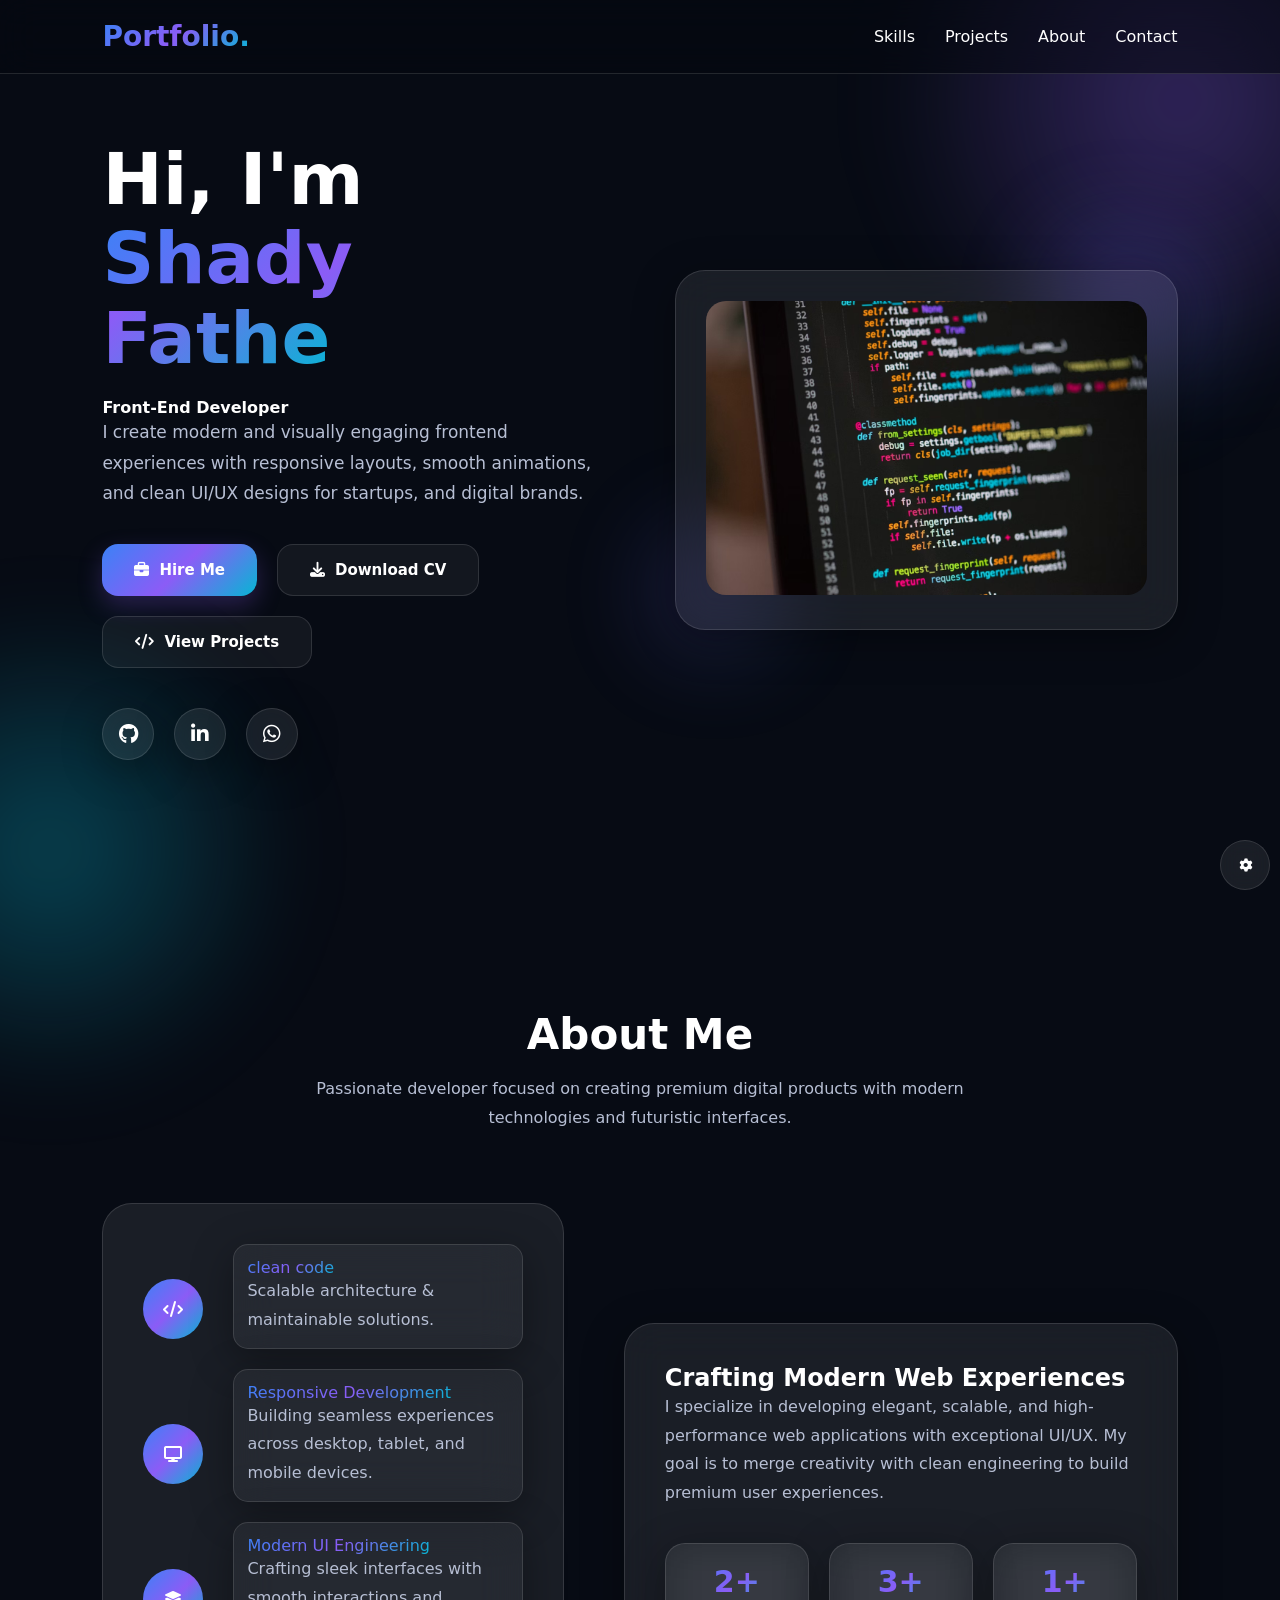
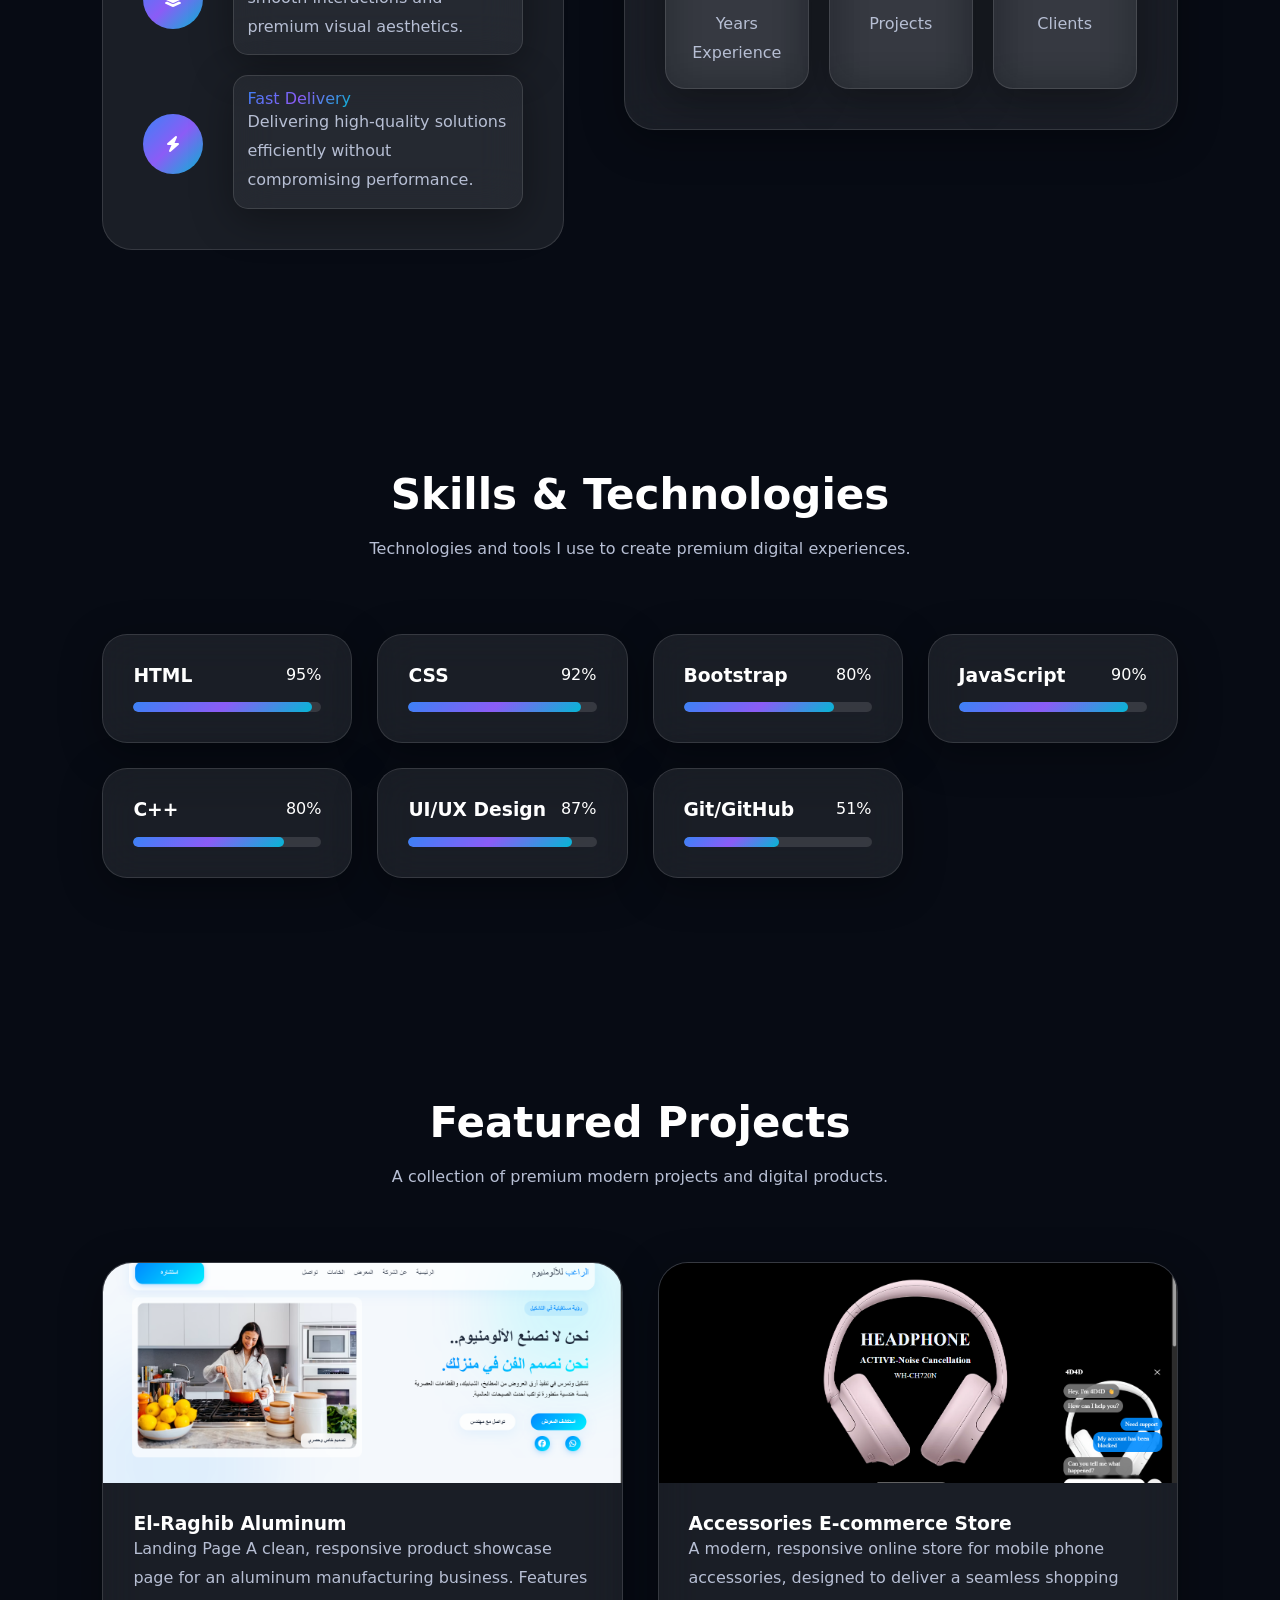
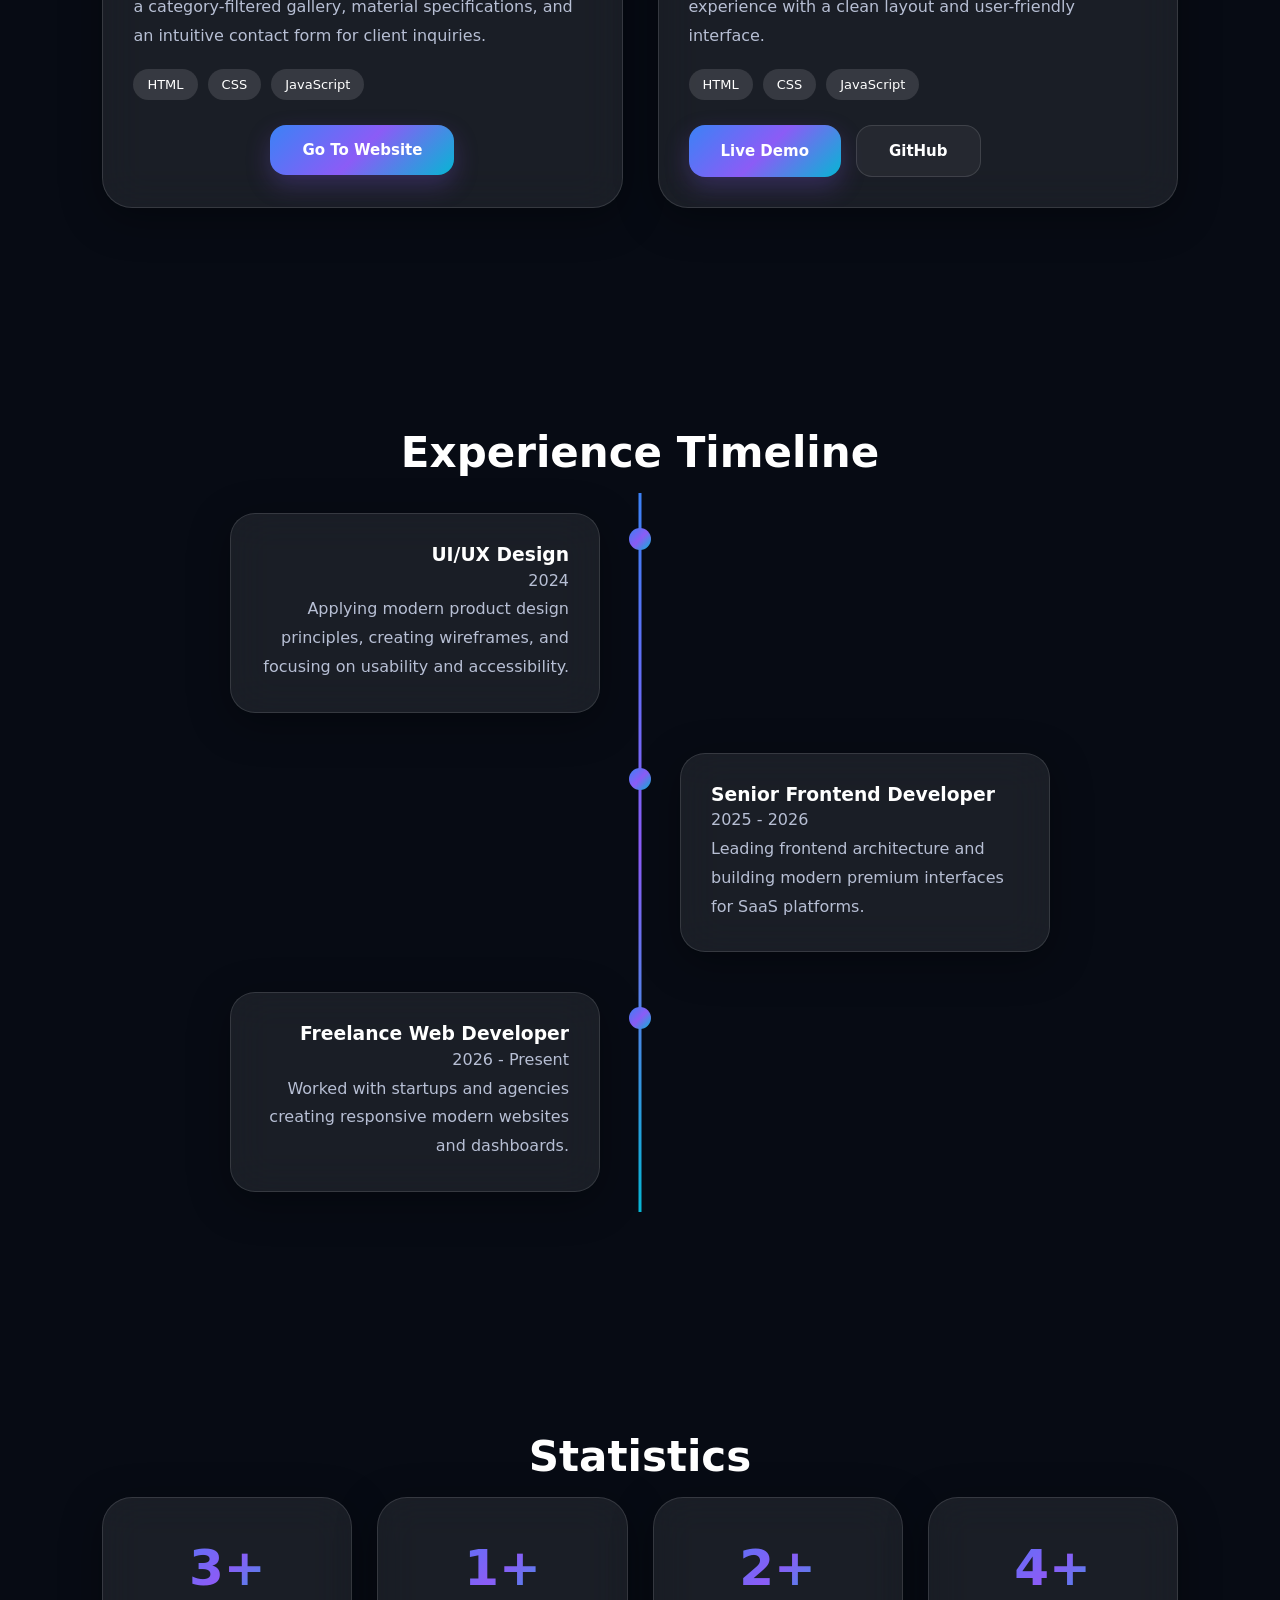
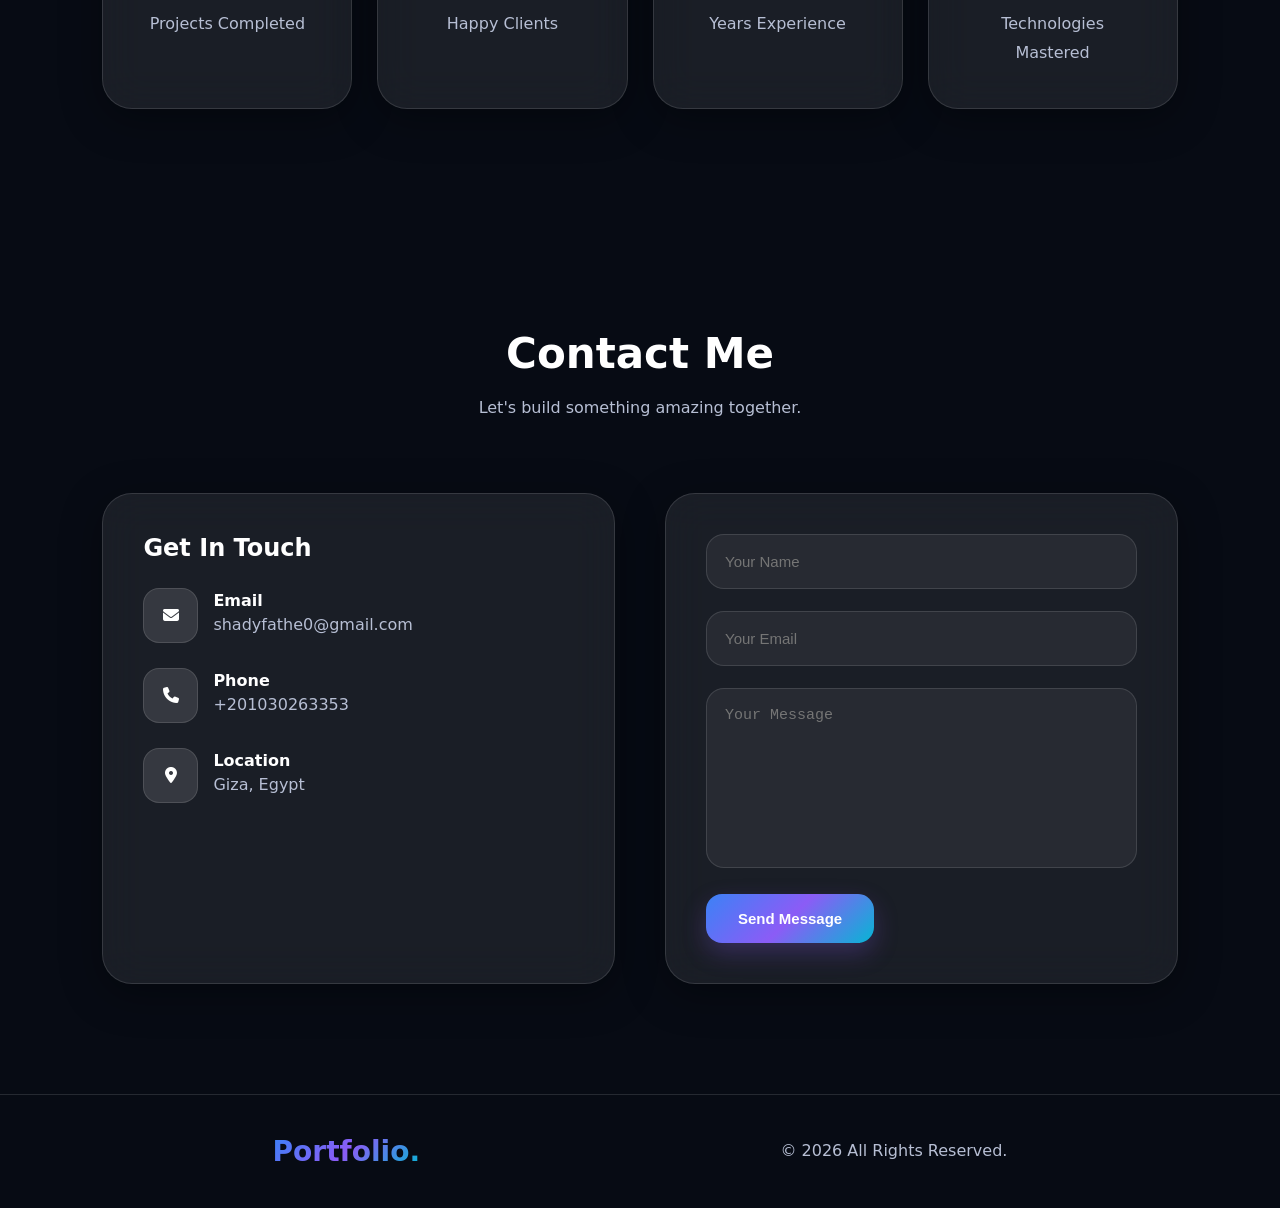
==== commit b7e8e957: "fix: correct title tag formatting in HTML" ====
--- a/index.html
+++ b/index.html
@@ -3,10 +3,10 @@
   <head>
     <meta charset="UTF-8" />
     <meta name="viewport" content="width=device-width, initial-scale=1.0" />
-    <title>Shady Fathe | Front-End Developer</title>
+    <title>Shady Fathe | شادي فتحي</title>
     <meta name="description" content="Portfolio of Shady Fathe, Front-End Developer specializing in building clean, responsive, and performant web applications." />
     <!-- SEO & Social Media Sharing (Open Graph) -->
-    <meta property="og:title" content="Shady Fathe | Front-End Developer" />
+    <meta property="og:title" content="Shady Fathe | شادي فتحي" />
     <meta property="og:description" content="Check out my latest web development projects and skills." />
     <meta property="og:image" content="https://shadyfathe.com/preview-image.jpg" />
     <meta property="og:type" content="website" />
@@ -82,7 +82,7 @@
           <i class="fab fa-github"></i>
         </a>
 
-<a href="https://www.linkedin.com/in/shady-fathe-dev" class="glass" target="_blank" rel="noopener noreferrer">
+<a href="https://www.linkedin.com/in/shady-fathe-1s" class="glass" target="_blank" rel="noopener noreferrer">
   <i class="fab fa-linkedin-in"></i>
 </a>
         <a href="https://wa.me/+201030263353" class="glass">
